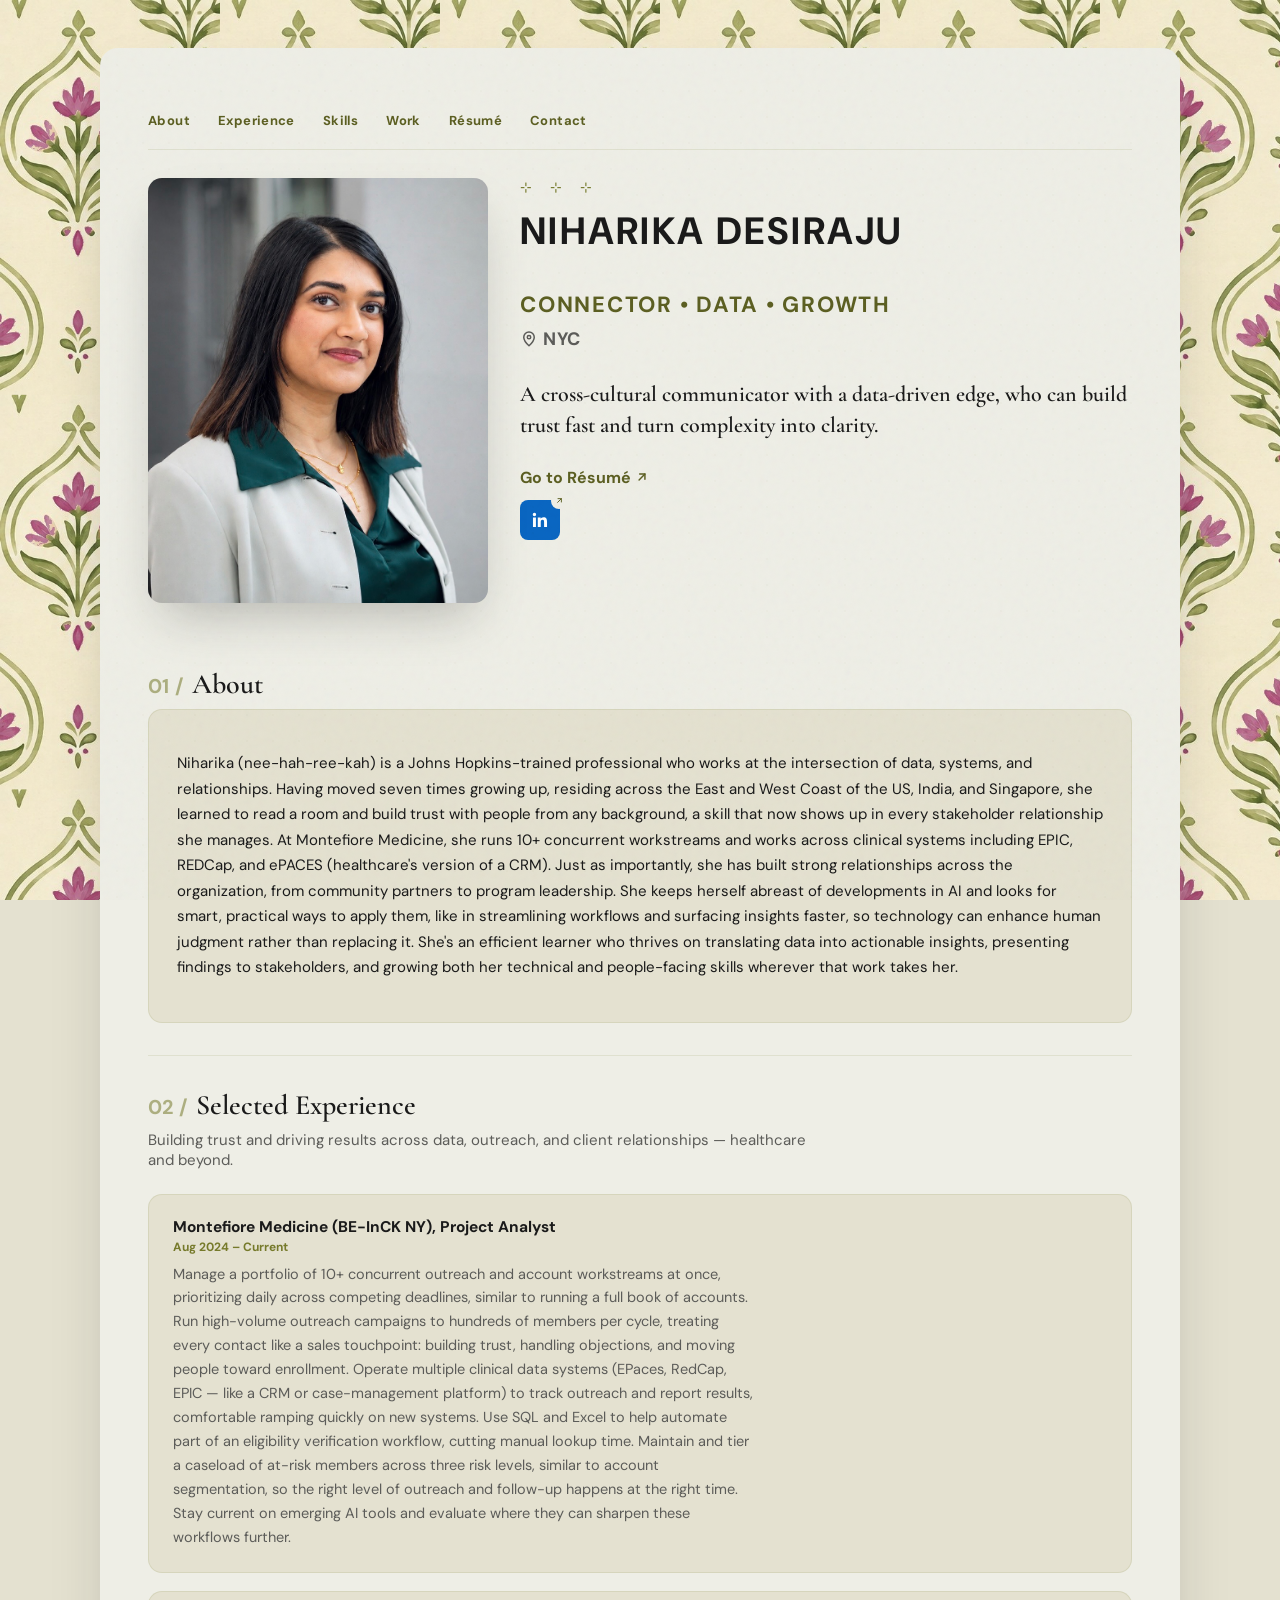
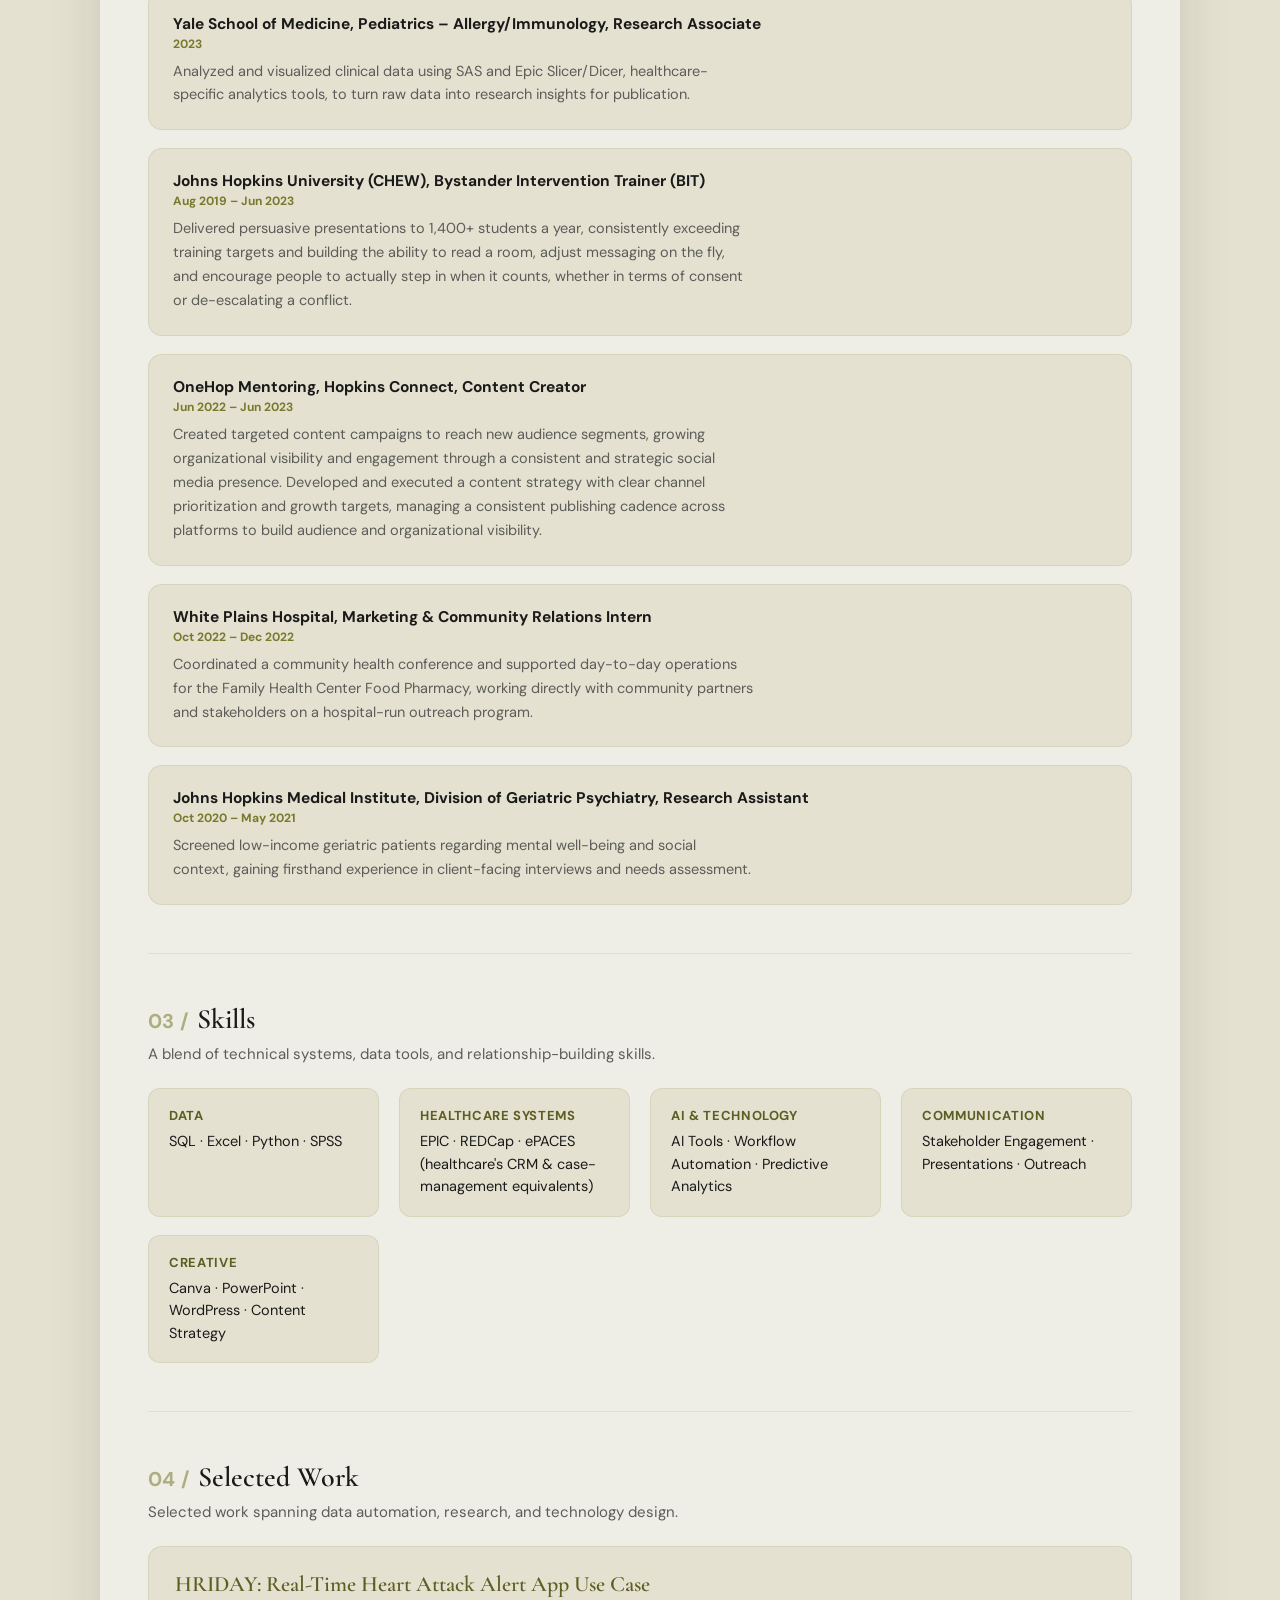
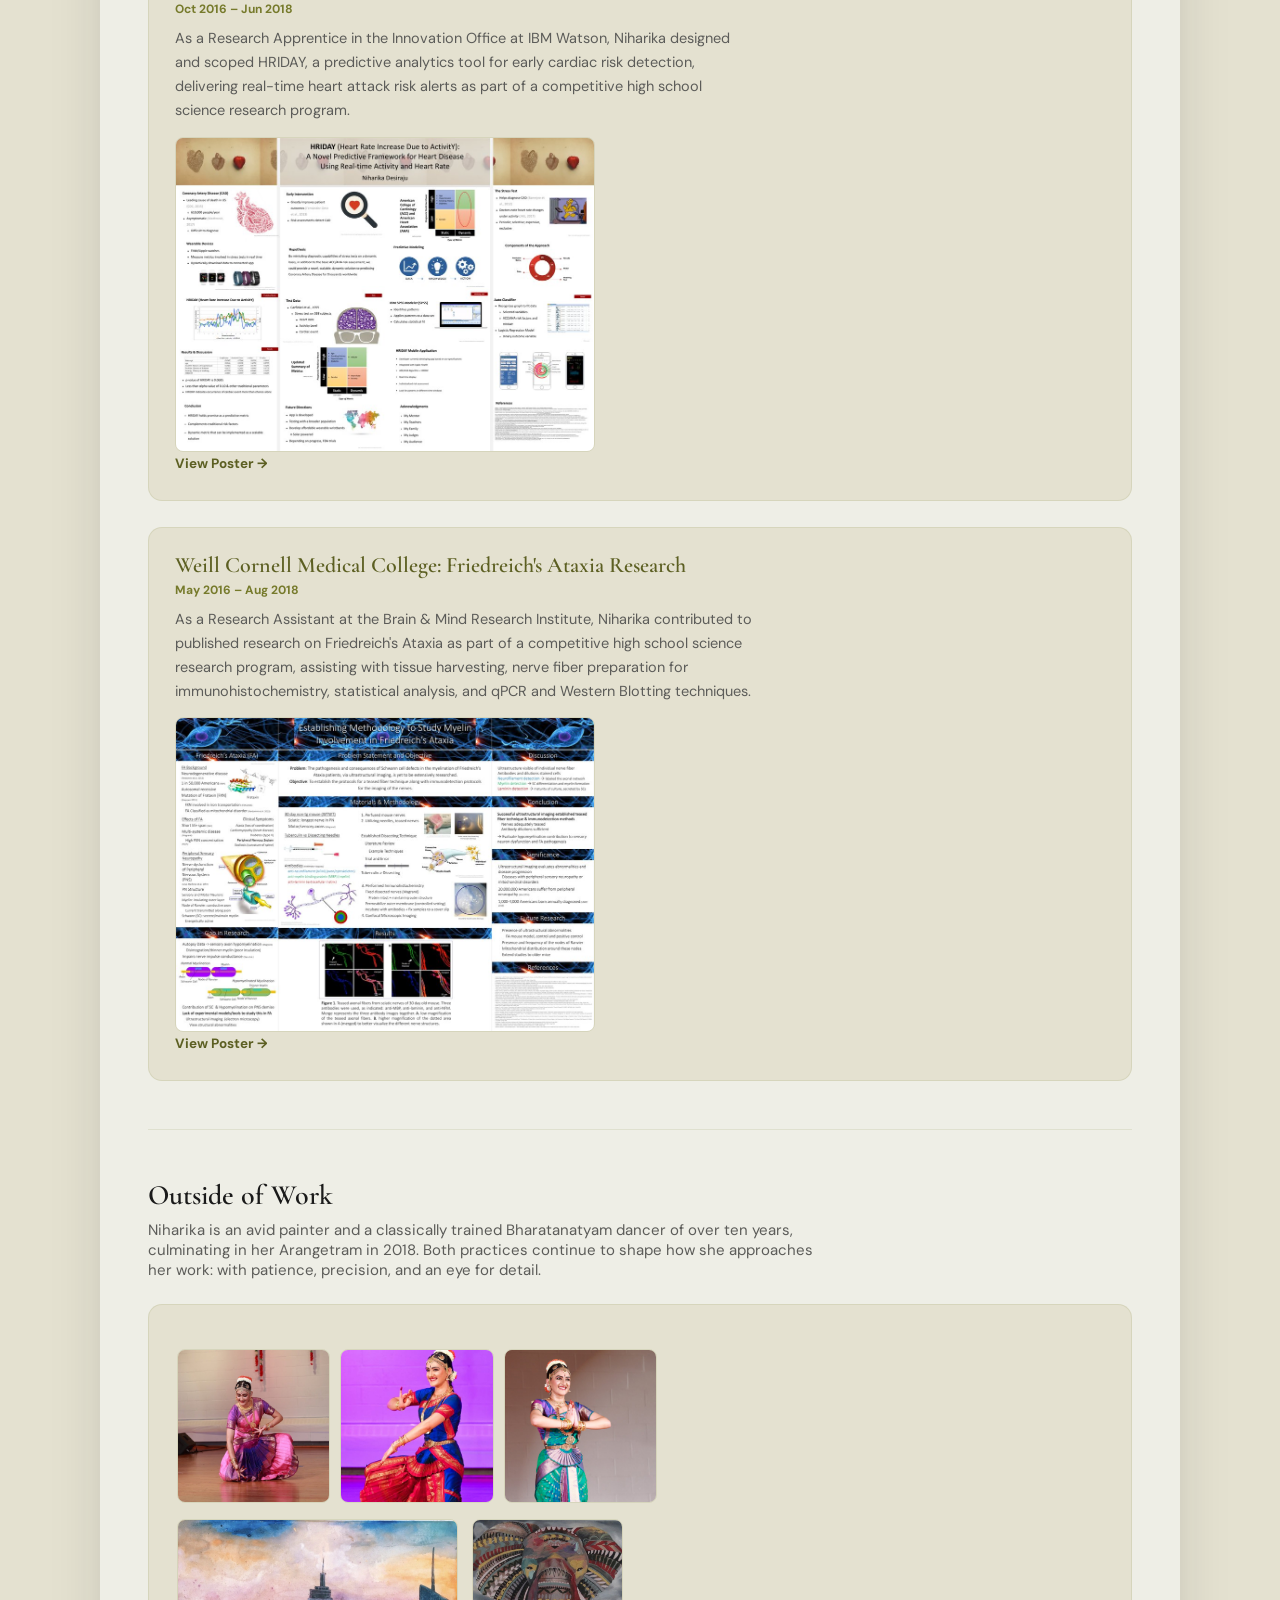
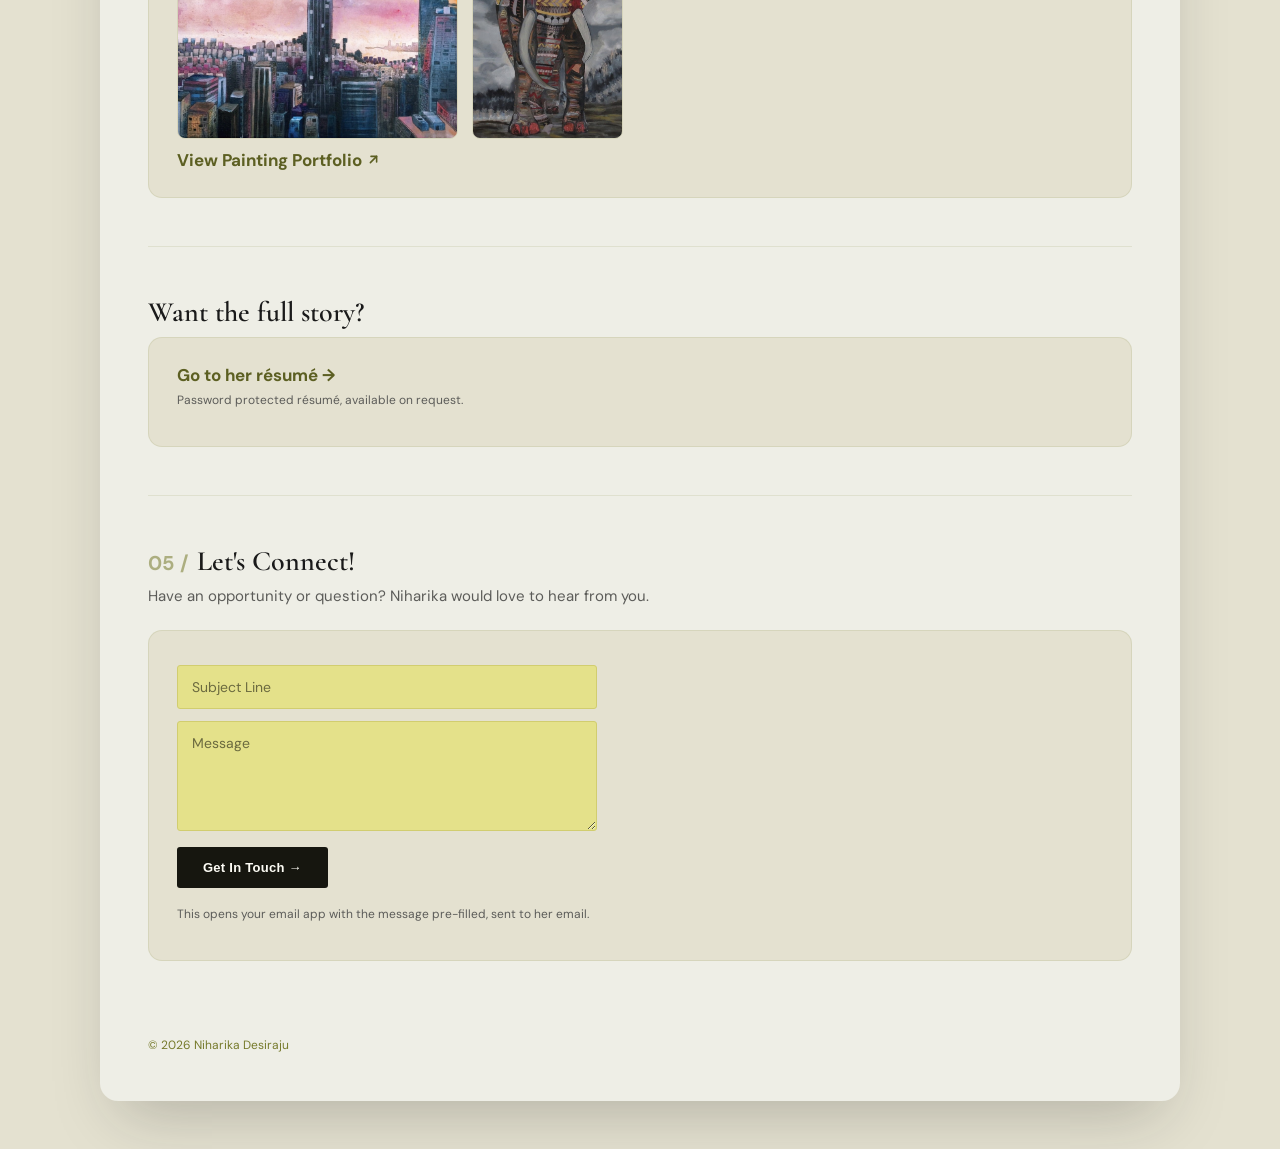
==== index.html @ 5792f6ff "Add files via upload" ====
<!DOCTYPE html>
<html lang="en">
<head>
<meta charset="UTF-8">
<meta name="viewport" content="width=device-width, initial-scale=1.0">
<meta name="google-site-verification" content="swZlgCT0suBD8mNcszRkIyHFvv1wR24bZ2Ml1_N73xs" />
<title>Niharika Desiraju | Data, Relationships, & Growth</title>
<link rel="icon" type="image/x-icon" href="favicon.ico">
<link rel="icon" type="image/png" sizes="32x32" href="favicon-32x32.png">
<link rel="icon" type="image/png" sizes="16x16" href="favicon-16x16.png">
<link rel="apple-touch-icon" sizes="180x180" href="apple-touch-icon.png">
<meta name="description" content="Data, systems, and relationships. See Niharika's work, skills, and experience.">
<meta property="og:type" content="website">
<meta property="og:url" content="https://niharikadesiraju.com/">
<meta property="og:title" content="Niharika Desiraju | Healthcare Data, Analytics, & Growth">
<meta property="og:description" content="Healthcare data, systems, and relationships. See Niharika's work, skills, and experience.">
<meta property="og:image" content="https://niharikadesiraju.com/profile.jpg">
<meta name="twitter:card" content="summary_large_image">
<meta name="twitter:title" content="Niharika Desiraju | Healthcare Data, Analytics, & Growth">
<meta name="twitter:description" content="Healthcare data, systems, and relationships. See Niharika's work, skills, and experience.">
<meta name="twitter:image" content="https://niharikadesiraju.com/profile.jpg">
<link rel="preconnect" href="https://fonts.googleapis.com">
<link rel="preconnect" href="https://fonts.gstatic.com" crossorigin>
<link href="https://fonts.googleapis.com/css2?family=Cormorant+Garamond:wght@500;600;700&family=DM+Sans:wght@400;500;700&display=swap" rel="stylesheet">
<style>
  :root{
    --page-bg: #e4e1d0;
    --panel-bg: #eeeee6;
    --ink: #1a1a1a;
    --ink-soft: #5c5c59;
    --olive: #767a2b;
    --olive-dark: #5c5f22;
    --line: rgba(118, 122, 43, 0.12);
    --card-shadow: 0 30px 60px -20px rgba(26,26,26,0.25);
    --font-sans: "DM Sans", "Helvetica Neue", Arial, sans-serif;
    --font-serif: "Cormorant Garamond", Georgia, "Times New Roman", serif;
  }

  *{ box-sizing: border-box; }

  html{ scroll-behavior: smooth; }

  body{
    margin: 0;
    background-color: var(--page-bg);
    background-image: url("bg-ogee-tulip.jpeg");
    background-repeat: repeat;
    background-size: 220px auto;
    background-attachment: fixed;
    color: var(--ink);
    font-family: var(--font-sans);
    -webkit-font-smoothing: antialiased;
  }

  .stage{
    position: relative;
    z-index: 1;
    min-height: 100vh;
    display: flex;
    align-items: center;
    justify-content: center;
    padding: 48px 24px;
  }

  .card{
    width: 100%;
    max-width: 1080px;
    background: var(--panel-bg);
    border-radius: 18px;
    box-shadow: var(--card-shadow);
    overflow: hidden;
    padding: 44px 48px 48px;
  }

  .site-nav{
    display: flex;
    flex-wrap: wrap;
    gap: 20px 28px;
    margin-bottom: 28px;
    padding: 20px 0;
    border-bottom: 1px solid var(--line);
  }

  .site-nav a{
    color: var(--olive-dark);
    font-weight: 700;
    font-size: 13px;
    letter-spacing: 0.03em;
    text-decoration: none;
  }

  .site-nav a:hover{ text-decoration: underline; }

  .hero-row{
    position: relative;
    display: grid;
    grid-template-columns: 340px 1fr;
    grid-template-areas:
      "photo textblock"
      "bio bio";
    column-gap: 32px;
    row-gap: 32px;
    align-items: start;
    padding-bottom: 32px;
    border-bottom: 1px solid var(--line);
    margin-bottom: 32px;
  }

  .hero-text-block{
    grid-area: textblock;
  }

  .hero-photo{
    grid-area: photo;
    width: 100%;
    position: relative;
  }

  .hero-photo img{
    width: 100%;
    aspect-ratio: 4 / 5;
    object-fit: cover;
    border-radius: 14px;
    display: block;
    background: #cfcac0;
    box-shadow: 0 24px 48px -16px rgba(26, 26, 26, 0.28);
    position: relative;
    z-index: 1;
  }

  .hero-name-wrap{ grid-area: name; }

  .hero-desc{
    font-family: var(--font-serif);
    font-weight: 600;
    font-size: 22px;
    line-height: 1.4;
    color: var(--ink);
    margin: 26px 0 26px;
  }

  .hero-desc-wrap{ grid-area: desc; }

  .hero-tagline{
    font-weight: 700;
    letter-spacing: 0.08em;
    text-transform: uppercase;
    color: var(--olive-dark);
    font-size: 22px;
    margin: 34px 0 0;
    white-space: nowrap;
  }

  .hero-location{
    display: inline-flex;
    align-items: center;
    gap: 5px;
    font-weight: 700;
    letter-spacing: 0.04em;
    color: var(--ink-soft);
    font-size: 18px;
    margin: 8px 0 0;
  }

  .hero-tagline-wrap{ grid-area: tagline; }

  .hero-linkedin-wrap{
    grid-area: linkedin;
    margin-top: 8px;
  }

  .hero-resume-link{
    grid-area: resumelink;
    margin: 14px 0 0;
  }

  .hero-resume-link a{
    display: inline-flex;
    align-items: center;
    gap: 4px;
    color: var(--olive-dark);
    font-weight: 700;
    font-size: 16px;
    text-decoration: none;
  }

  .hero-resume-link a:hover{ text-decoration: underline; }

  .hero-bio{
    grid-area: bio;
  }

  section{
    padding: 48px 0;
    border-bottom: 1px solid var(--line);
  }

  section:first-of-type{ padding-top: 0; }

  section:last-of-type{ border-bottom: none; }

  h1{
    font-family: var(--font-sans);
    font-weight: 700;
    font-size: 38px;
    letter-spacing: 0.06em;
    text-transform: uppercase;
    margin: 0;
    color: var(--ink);
  }

  h2{
    font-family: var(--font-serif);
    font-weight: 600;
    font-size: 28px;
    margin: 0 0 8px;
    color: var(--ink);
  }

  .section-num-inline{
    font-family: var(--font-sans);
    font-weight: 700;
    letter-spacing: 0.02em;
    font-size: 20px;
    color: rgba(118, 122, 43, 0.55);
  }

  .hero-marks{
    display: flex;
    gap: 18px;
    color: var(--olive);
    font-size: 14px;
    margin-bottom: 10px;
  }

  .lede{
    font-size: 15px;
    color: var(--ink-soft);
    margin: 0 0 24px;
    max-width: 68ch;
  }

  .bio{
    font-size: 15px;
    line-height: 1.7;
    color: var(--ink);
  }

  .btn{
    display: inline-block;
    background: #16160f;
    color: #fdfcf5;
    text-decoration: none;
    font-size: 13px;
    font-weight: 600;
    letter-spacing: 0.02em;
    padding: 13px 26px;
    border-radius: 3px;
    border: none;
    cursor: pointer;
    margin: 4px 0 22px;
  }

  .btn:hover{ background: var(--olive-dark); }

  .linkedin{
    position: relative;
    display: inline-flex;
    align-items: center;
    justify-content: center;
    width: 40px;
    height: 40px;
    border-radius: 8px;
    background: #0a66c2;
    color: #ffffff;
    text-decoration: none;
    font-size: 16px;
    font-weight: 700;
    margin-top: 4px;
  }

  .ext-badge{
    position: absolute;
    top: -7px;
    right: -7px;
    width: 16px;
    height: 16px;
    display: flex;
    align-items: center;
    justify-content: center;
    background: var(--panel-bg);
    color: var(--olive-dark);
    border-radius: 50%;
  }

  .linkedin:hover{ background: #004182; }

  .content-card{
    background: var(--page-bg);
    border: 1px solid var(--line);
    border-radius: 14px;
    padding: 26px 28px;
  }

  .role{
    background: var(--page-bg);
    border: 1px solid var(--line);
    border-radius: 14px;
    padding: 22px 24px;
    margin-bottom: 18px;
  }

  .role:last-child{ margin-bottom: 0; }

  .role h3{
    font-size: 15.5px;
    font-weight: 700;
    margin: 0 0 2px;
    color: var(--ink);
  }

  .role time{
    display: block;
    font-size: 12px;
    color: var(--olive);
    font-weight: 700;
    margin-bottom: 8px;
  }

  .role p{
    font-size: 14.5px;
    line-height: 1.65;
    color: var(--ink-soft);
    margin: 0;
    max-width: 58ch;
  }

  .skills-grid{
    display: grid;
    grid-template-columns: repeat(auto-fit, minmax(230px, 1fr));
    gap: 18px 20px;
    margin-top: 8px;
  }

  .skill{
    background: var(--page-bg);
    border: 1px solid var(--line);
    border-radius: 12px;
    padding: 18px 20px;
  }

  .skill h4{
    font-size: 13px;
    font-weight: 700;
    letter-spacing: 0.05em;
    text-transform: uppercase;
    margin: 0 0 6px;
    color: var(--olive-dark);
  }

  .skill p{
    font-size: 14.5px;
    line-height: 1.55;
    color: var(--ink);
    margin: 0;
  }

  .project time{
    display: block;
    font-size: 12px;
    color: var(--olive);
    font-weight: 700;
    margin: 4px 0 10px;
  }

  .project-thumb{
    display: block;
    width: 100%;
    max-width: 420px;
    aspect-ratio: 4 / 3;
    object-fit: cover;
    border-radius: 8px;
    margin: 14px 0 0;
    border: 1px solid var(--line);
  }

  .dance-gallery{
    display: grid;
    grid-template-columns: repeat(3, 1fr);
    gap: 10px;
    margin: 18px 0 14px;
    max-width: 480px;
  }

  .dance-gallery img{
    width: 100%;
    aspect-ratio: 1 / 1;
    object-fit: cover;
    border-radius: 8px;
    border: 1px solid var(--line);
    display: block;
  }

  .painting-row{
    display: flex;
    align-items: flex-start;
    flex-wrap: wrap;
    gap: 14px;
    margin-top: 16px;
    max-width: 480px;
  }

  .painting-row img{
    height: 220px;
    width: auto;
    max-width: 100%;
    object-fit: cover;
    border-radius: 8px;
    border: 1px solid var(--line);
    display: block;
  }

  .project{
    background: var(--page-bg);
    border: 1px solid var(--line);
    border-radius: 14px;
    padding: 24px 26px;
  }

  .project h3{
    font-family: var(--font-serif);
    font-size: 22px;
    font-weight: 600;
    color: var(--olive-dark);
    margin: 0;
  }

  .project p{
    font-size: 14.5px;
    line-height: 1.65;
    color: var(--ink-soft);
    max-width: 58ch;
    margin: 0;
  }

  .project-cta{
    margin: 10px 0 0;
  }

  .project-cta a{
    color: var(--olive-dark);
    font-weight: 700;
    font-size: 13.5px;
    text-decoration: none;
    display: inline-flex;
    align-items: center;
    gap: 4px;
  }

  .inline-arrow{
    flex-shrink: 0;
  }

  .project-cta a:hover{ text-decoration: underline; }

  form{
    display: flex;
    flex-direction: column;
    gap: 12px;
    max-width: 420px;
    margin-top: 8px;
  }

  form input,
  form textarea{
    background: #e4e18a;
    border: 1px solid #d1cd6f;
    border-radius: 3px;
    padding: 12px 14px;
    font-family: inherit;
    font-size: 14px;
    color: var(--ink);
  }

  form input::placeholder,
  form textarea::placeholder{ color: #6b6a3f; }

  form textarea{ min-height: 110px; resize: vertical; }

  form button{
    align-self: flex-start;
    margin-top: 4px;
  }

  .resume-cta{
    margin: 0 0 10px;
  }

  .resume-cta a{
    color: var(--olive-dark);
    font-weight: 700;
    font-size: 17px;
    text-decoration: none;
  }

  .resume-cta a:hover{ text-decoration: underline; }

  .form-note{
    font-size: 12px;
    color: var(--ink-soft);
    margin-top: -4px;
  }

  footer{
    padding-top: 28px;
    font-size: 12px;
    color: var(--olive);
    border-bottom: none;
  }

  @media (max-width: 760px) and (min-width: 601px){
    .card{ padding: 36px 28px 44px; }
  }

  @media (max-width: 600px){
    body{ background-size: 70px auto; }
    .stage{ padding: 10px; }
    .card{ border-radius: 12px; padding: 24px 16px 40px; }
    .section-num-inline{ font-size: 16px; }
    section{ padding: 36px 0; }
    .hero-marks{ gap: 14px; margin-bottom: 8px; }
    .hero-row{
      grid-template-columns: 110px 1fr;
      grid-template-areas:
        "photo name"
        "photo tagline"
        "desc desc"
        "resumelink resumelink"
        "linkedin linkedin"
        "bio bio";
      column-gap: 14px;
      row-gap: 10px;
      align-items: stretch;
    }
    .hero-text-block{ display: contents; }
    .hero-photo{
      width: 100%;
      max-width: none;
      margin: 0;
      height: 100%;
    }
    .hero-photo img{
      width: 100%;
      height: 100%;
      aspect-ratio: unset;
      min-height: 140px;
      object-fit: cover;
    }
    .hero-resume-link{
      grid-area: resumelink;
      margin: 4px 0 0;
    }
    .hero-name-wrap h1{
      font-size: 28px;
      letter-spacing: 0.02em;
      line-height: 1.15;
    }
    .hero-tagline{
      white-space: normal;
      font-size: 11px;
      margin-top: 10px;
    }
    .hero-linkedin-wrap{
      grid-area: linkedin;
      margin-top: 4px;
    }
    .hero-desc{ font-size: 20px; margin: 18px 0 0; }
    .site-nav{
      flex-wrap: nowrap;
      overflow-x: auto;
      -webkit-overflow-scrolling: touch;
      gap: 11px;
      margin-bottom: 20px;
      padding: 14px 0;
      scrollbar-width: none;
    }
    .site-nav::-webkit-scrollbar{ display: none; }
    .site-nav a{
      font-size: 12px;
      letter-spacing: 0;
      white-space: nowrap;
      flex-shrink: 0;
    }
    .skills-grid{ grid-template-columns: 1fr; }
    .content-card{ padding: 20px; }
    .role{ padding: 18px 18px; }
    .project{ padding: 18px 18px; }
    .painting-row{ gap: 10px; }
    .painting-row img{ height: 110px; }
  }

  /* Medium-subtle editorial paper grain */
  body::before {
    content: "";
    position: fixed;
    inset: 0;
    pointer-events: none;
    z-index: 9999;

    opacity: 0.07;

    background-image:
      url("data:image/svg+xml,%3Csvg viewBox='0 0 180 180' xmlns='http://www.w3.org/2000/svg'%3E%3Cfilter id='noise'%3E%3CfeTurbulence type='fractalNoise' baseFrequency='0.75' numOctaves='4' stitchTiles='stitch'/%3E%3C/filter%3E%3Crect width='100%25' height='100%25' filter='url(%23noise)' opacity='.55'/%3E%3C/svg%3E");

    mix-blend-mode: multiply;
  }

  /* Barely-visible contour/dot pattern */
  body::after {
    content: "";
    position: fixed;
    inset: 0;
    pointer-events: none;
    z-index: 9998;

    background-image: radial-gradient(circle, rgba(118, 122, 43, 0.5) 1px, transparent 1px);
    background-size: 26px 26px;
    opacity: 0.05;

    mix-blend-mode: multiply;
  }
</style>
</head>
<body>

<div class="stage">
  <div class="card">

    <nav class="site-nav">
      <a href="#about">About</a>
      <a href="#experience">Experience</a>
      <a href="#skills">Skills</a>
      <a href="#projects">Work</a>
      <a href="resume.html">Résumé</a>
      <a href="#contact">Contact</a>
    </nav>

    <div class="hero-row" id="about">
      <div class="hero-photo">
        <img src="profile.jpg" alt="Niharika Desiraju">
      </div>
      <div class="hero-text-block">
        <div class="hero-name-wrap">
          <div class="hero-marks" aria-hidden="true">
            <span>⊹</span>
            <span>⊹</span>
            <span>⊹</span>
          </div>
          <h1>Niharika Desiraju</h1>
        </div>
        <div class="hero-tagline-wrap">
          <p class="hero-tagline">Connector • Data • Growth</p>
          <p class="hero-location">
            <svg width="18" height="18" viewBox="0 0 24 24" fill="none" stroke="currentColor" stroke-width="2" stroke-linecap="round" stroke-linejoin="round" aria-hidden="true">
              <path d="M12 21s-7-6.5-7-11.5A7 7 0 0 1 19 9.5C19 14.5 12 21 12 21z"/>
              <circle cx="12" cy="9.5" r="2.3"/>
            </svg>
            NYC
          </p>
        </div>
        <div class="hero-desc-wrap">
          <p class="hero-desc">A cross-cultural communicator with a data-driven edge, who can build trust fast and turn complexity into clarity.</p>
        </div>
        <p class="hero-resume-link"><a href="resume.html">Go to Résumé <svg class="inline-arrow" width="14" height="14" viewBox="0 0 24 24" fill="none" stroke="currentColor" stroke-width="2.5" stroke-linecap="round" stroke-linejoin="round" aria-hidden="true"><path d="M7 17L17 7"/><path d="M8 7h9v9"/></svg></a></p>
        <div class="hero-linkedin-wrap">
          <a class="linkedin" href="https://www.linkedin.com/in/niharika-desiraju/" target="_blank" rel="noopener" aria-label="LinkedIn">
            <svg width="20" height="20" viewBox="0 0 24 24" fill="currentColor" aria-hidden="true">
              <path d="M20.45 20.45h-3.56v-5.57c0-1.33-.02-3.04-1.85-3.04-1.86 0-2.14 1.45-2.14 2.94v5.67H9.34V9h3.41v1.56h.05c.48-.9 1.64-1.85 3.37-1.85 3.6 0 4.27 2.37 4.27 5.45v6.29zM5.34 7.43a2.06 2.06 0 1 1 0-4.12 2.06 2.06 0 0 1 0 4.12zM7.12 20.45H3.56V9h3.56v11.45z"/>
            </svg>
            <span class="ext-badge" aria-hidden="true">
              <svg width="9" height="9" viewBox="0 0 24 24" fill="none" stroke="currentColor" stroke-width="2.5" stroke-linecap="round" stroke-linejoin="round">
                <path d="M7 17L17 7"/>
                <path d="M8 7h9v9"/>
              </svg>
            </span>
          </a>
        </div>
      </div>
      <div class="hero-bio">
        <h2 style="margin-top: 32px;"><span class="section-num-inline">01 /</span> About</h2>
        <div class="content-card">
          <p class="bio">Niharika (nee-hah-ree-kah) is a Johns Hopkins-trained professional who works at the intersection of data, systems, and relationships. Having moved seven times growing up, residing across the East and West Coast of the US, India, and Singapore, she learned to read a room and build trust with people from any background, a skill that now shows up in every stakeholder relationship she manages. At Montefiore Medicine, she runs 10+ concurrent workstreams and works across clinical systems including EPIC, REDCap, and ePACES (healthcare's version of a CRM). Just as importantly, she has built strong relationships across the organization, from community partners to program leadership. She keeps herself abreast of developments in AI and looks for smart, practical ways to apply them, like in streamlining workflows and surfacing insights faster, so technology can enhance human judgment rather than replacing it. She's an efficient learner who thrives on translating data into actionable insights, presenting findings to stakeholders, and growing both her technical and people-facing skills wherever that work takes her.</p>
        </div>
      </div>
    </div>

    <section id="experience">
        <h2><span class="section-num-inline">02 /</span> Selected Experience</h2>
        <p class="lede">Building trust and driving results across data, outreach, and client relationships — healthcare and beyond.</p>

        <div class="role">
          <h3>Montefiore Medicine (BE-InCK NY), Project Analyst</h3>
          <time>Aug 2024 – Current</time>
          <p>Manage a portfolio of 10+ concurrent outreach and account workstreams at once, prioritizing daily across competing deadlines, similar to running a full book of accounts. Run high-volume outreach campaigns to hundreds of members per cycle, treating every contact like a sales touchpoint: building trust, handling objections, and moving people toward enrollment. Operate multiple clinical data systems (EPaces, RedCap, EPIC — like a CRM or case-management platform) to track outreach and report results, comfortable ramping quickly on new systems. Use SQL and Excel to help automate part of an eligibility verification workflow, cutting manual lookup time. Maintain and tier a caseload of at-risk members across three risk levels, similar to account segmentation, so the right level of outreach and follow-up happens at the right time. Stay current on emerging AI tools and evaluate where they can sharpen these workflows further.</p>
        </div>

        <div class="role">
          <h3>Yale School of Medicine, Pediatrics – Allergy/Immunology, Research Associate</h3>
          <time>2023</time>
          <p>Analyzed and visualized clinical data using SAS and Epic Slicer/Dicer, healthcare-specific analytics tools, to turn raw data into research insights for publication.</p>
        </div>

        <div class="role">
          <h3>Johns Hopkins University (CHEW), Bystander Intervention Trainer (BIT)</h3>
          <time>Aug 2019 – Jun 2023</time>
          <p>Delivered persuasive presentations to 1,400+ students a year, consistently exceeding training targets and building the ability to read a room, adjust messaging on the fly, and encourage people to actually step in when it counts, whether in terms of consent or de-escalating a conflict.</p>
        </div>

        <div class="role">
          <h3>OneHop Mentoring, Hopkins Connect, Content Creator</h3>
          <time>Jun 2022 – Jun 2023</time>
          <p>Created targeted content campaigns to reach new audience segments, growing organizational visibility and engagement through a consistent and strategic social media presence. Developed and executed a content strategy with clear channel prioritization and growth targets, managing a consistent publishing cadence across platforms to build audience and organizational visibility.</p>
        </div>

        <div class="role">
          <h3>White Plains Hospital, Marketing &amp; Community Relations Intern</h3>
          <time>Oct 2022 – Dec 2022</time>
          <p>Coordinated a community health conference and supported day-to-day operations for the Family Health Center Food Pharmacy, working directly with community partners and stakeholders on a hospital-run outreach program.</p>
        </div>

        <div class="role">
          <h3>Johns Hopkins Medical Institute, Division of Geriatric Psychiatry, Research Assistant</h3>
          <time>Oct 2020 – May 2021</time>
          <p>Screened low-income geriatric patients regarding mental well-being and social context, gaining firsthand experience in client-facing interviews and needs assessment.</p>
        </div>
      </section>

      <section id="skills">
        <h2><span class="section-num-inline">03 /</span> Skills</h2>
        <p class="lede">A blend of technical systems, data tools, and relationship-building skills.</p>

        <div class="skills-grid">
          <div class="skill">
            <h4>Data</h4>
            <p>SQL · Excel · Python · SPSS</p>
          </div>
          <div class="skill">
            <h4>Healthcare Systems</h4>
            <p>EPIC · REDCap · ePACES (healthcare's CRM &amp; case-management equivalents)</p>
          </div>
          <div class="skill">
            <h4>AI &amp; Technology</h4>
            <p>AI Tools · Workflow Automation · Predictive Analytics</p>
          </div>
          <div class="skill">
            <h4>Communication</h4>
            <p>Stakeholder Engagement · Presentations · Outreach</p>
          </div>
          <div class="skill">
            <h4>Creative</h4>
            <p>Canva · PowerPoint · WordPress · Content Strategy</p>
          </div>
        </div>
      </section>

      <section id="projects">
        <h2><span class="section-num-inline">04 /</span> Selected Work</h2>
        <p class="lede">Selected work spanning data automation, research, and technology design.</p>

        <div class="project">
          <h3>HRIDAY: Real-Time Heart Attack Alert App Use Case</h3>
          <time>Oct 2016 – Jun 2018</time>
          <p>As a Research Apprentice in the Innovation Office at IBM Watson, Niharika designed and scoped HRIDAY, a predictive analytics tool for early cardiac risk detection, delivering real-time heart attack risk alerts as part of a competitive high school science research program.</p>
          <a href="hriday-poster.pdf" target="_blank" rel="noopener">
            <img class="project-thumb" src="hriday-thumb.jpeg" alt="HRIDAY research poster thumbnail">
          </a>
          <p class="project-cta"><a href="hriday-poster.pdf" target="_blank" rel="noopener">View Poster →</a></p>
        </div>

        <div class="project" style="margin-top: 26px;">
          <h3>Weill Cornell Medical College: Friedreich's Ataxia Research</h3>
          <time>May 2016 – Aug 2018</time>
          <p>As a Research Assistant at the Brain &amp; Mind Research Institute, Niharika contributed to published research on Friedreich's Ataxia as part of a competitive high school science research program, assisting with tissue harvesting, nerve fiber preparation for immunohistochemistry, statistical analysis, and qPCR and Western Blotting techniques.</p>
          <a href="weill-cornell-poster.pdf" target="_blank" rel="noopener">
            <img class="project-thumb" src="weill-cornell-thumb.jpeg" alt="Weill Cornell Friedreich's Ataxia research poster thumbnail">
          </a>
          <p class="project-cta"><a href="weill-cornell-poster.pdf" target="_blank" rel="noopener">View Poster →</a></p>
        </div>
      </section>

      <section id="hobbies">
        <h2>Outside of Work</h2>
        <p class="lede">Niharika is an avid painter and a classically trained Bharatanatyam dancer of over ten years, culminating in her Arangetram in 2018. Both practices continue to shape how she approaches her work: with patience, precision, and an eye for detail.</p>
        <div class="content-card">
          <div class="dance-gallery">
            <img src="dance-1.jpeg" alt="Niharika performing Bharatanatyam" loading="lazy">
            <img src="dance-2.jpeg" alt="Niharika performing Bharatanatyam" loading="lazy">
            <img src="dance-3.jpeg" alt="Niharika performing Bharatanatyam" loading="lazy">
          </div>
          <div class="painting-row">
            <img src="painting-nyc.jpeg" alt="Painting by Niharika of the NYC skyline" loading="lazy">
            <img src="painting-elephant.jpeg" alt="Painting by Niharika of an elephant" loading="lazy">
          </div>
          <p class="project-cta"><a href="https://drive.google.com/drive/folders/17C9Rh2cP2R3H67mcsblDtDsnbbsk5AXv" target="_blank" rel="noopener" style="font-size: 17px;">View Painting Portfolio <svg class="inline-arrow" width="15" height="15" viewBox="0 0 24 24" fill="none" stroke="currentColor" stroke-width="2.5" stroke-linecap="round" stroke-linejoin="round" aria-hidden="true"><path d="M7 17L17 7"/><path d="M8 7h9v9"/></svg></a></p>
        </div>
      </section>

      <section id="resume">
        <h2>Want the full story?</h2>
        <div class="content-card">
          <p class="resume-cta"><a href="resume.html">Go to her résumé →</a></p>
          <p class="form-note">Password protected résumé, available on request.</p>
        </div>
      </section>

      <section id="contact">
        <h2><span class="section-num-inline">05 /</span> Let's Connect!</h2>
        <p class="lede">Have an opportunity or question? Niharika would love to hear from you.</p>
        <div class="content-card">
          <form id="contact-form">
            <input type="text" id="subject" placeholder="Subject Line" required>
            <textarea id="message" placeholder="Message" required></textarea>
            <button type="submit" class="btn">Get In Touch →</button>
          </form>
          <p class="form-note">This opens your email app with the message pre-filled, sent to her email.</p>
        </div>
      </section>

      <footer>© 2026 Niharika Desiraju</footer>

  </div>
</div>

<script>
  document.getElementById('contact-form').addEventListener('submit', function(e){
    e.preventDefault();
    var subject = encodeURIComponent(document.getElementById('subject').value || 'Hello from your website');
    var body = encodeURIComponent(document.getElementById('message').value || '');
    window.location.href = 'mailto:niharika.desiraju@gmail.com?subject=' + subject + '&body=' + body;
  });
</script>

</body>
</html>
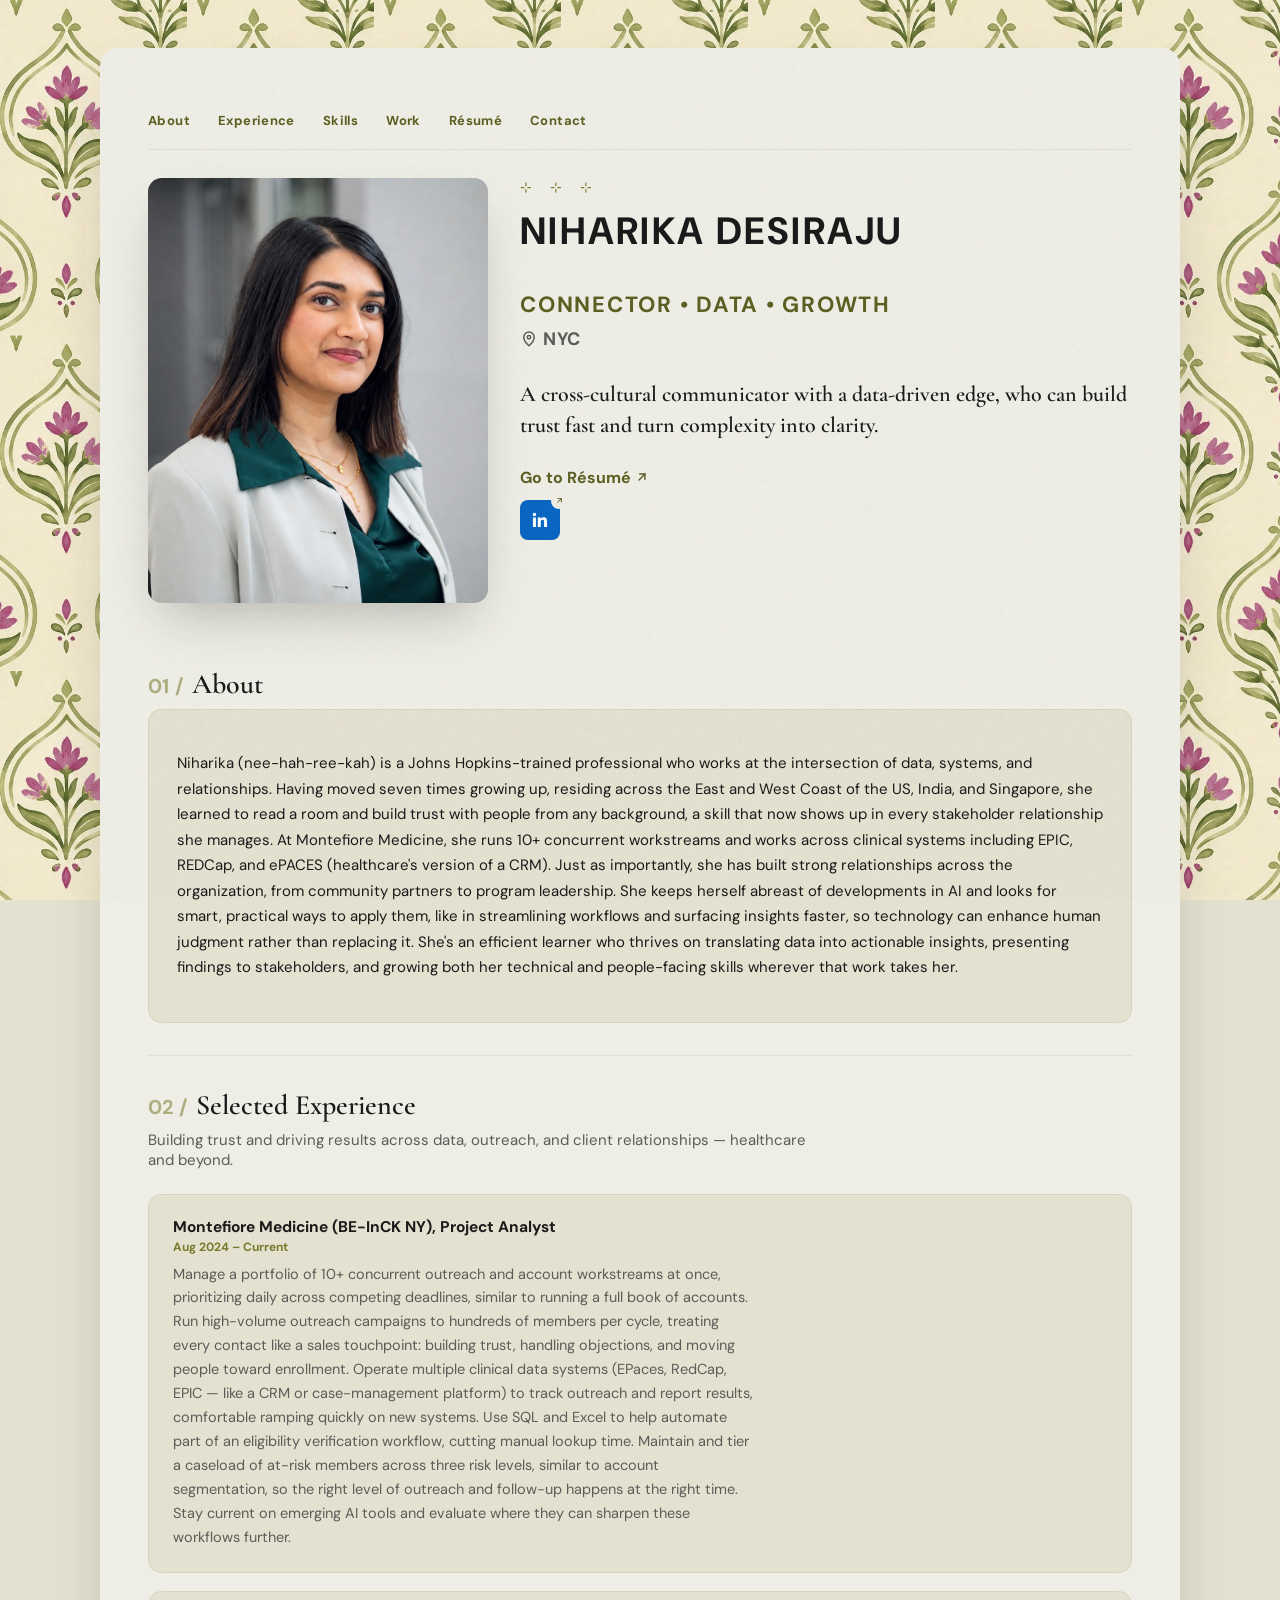
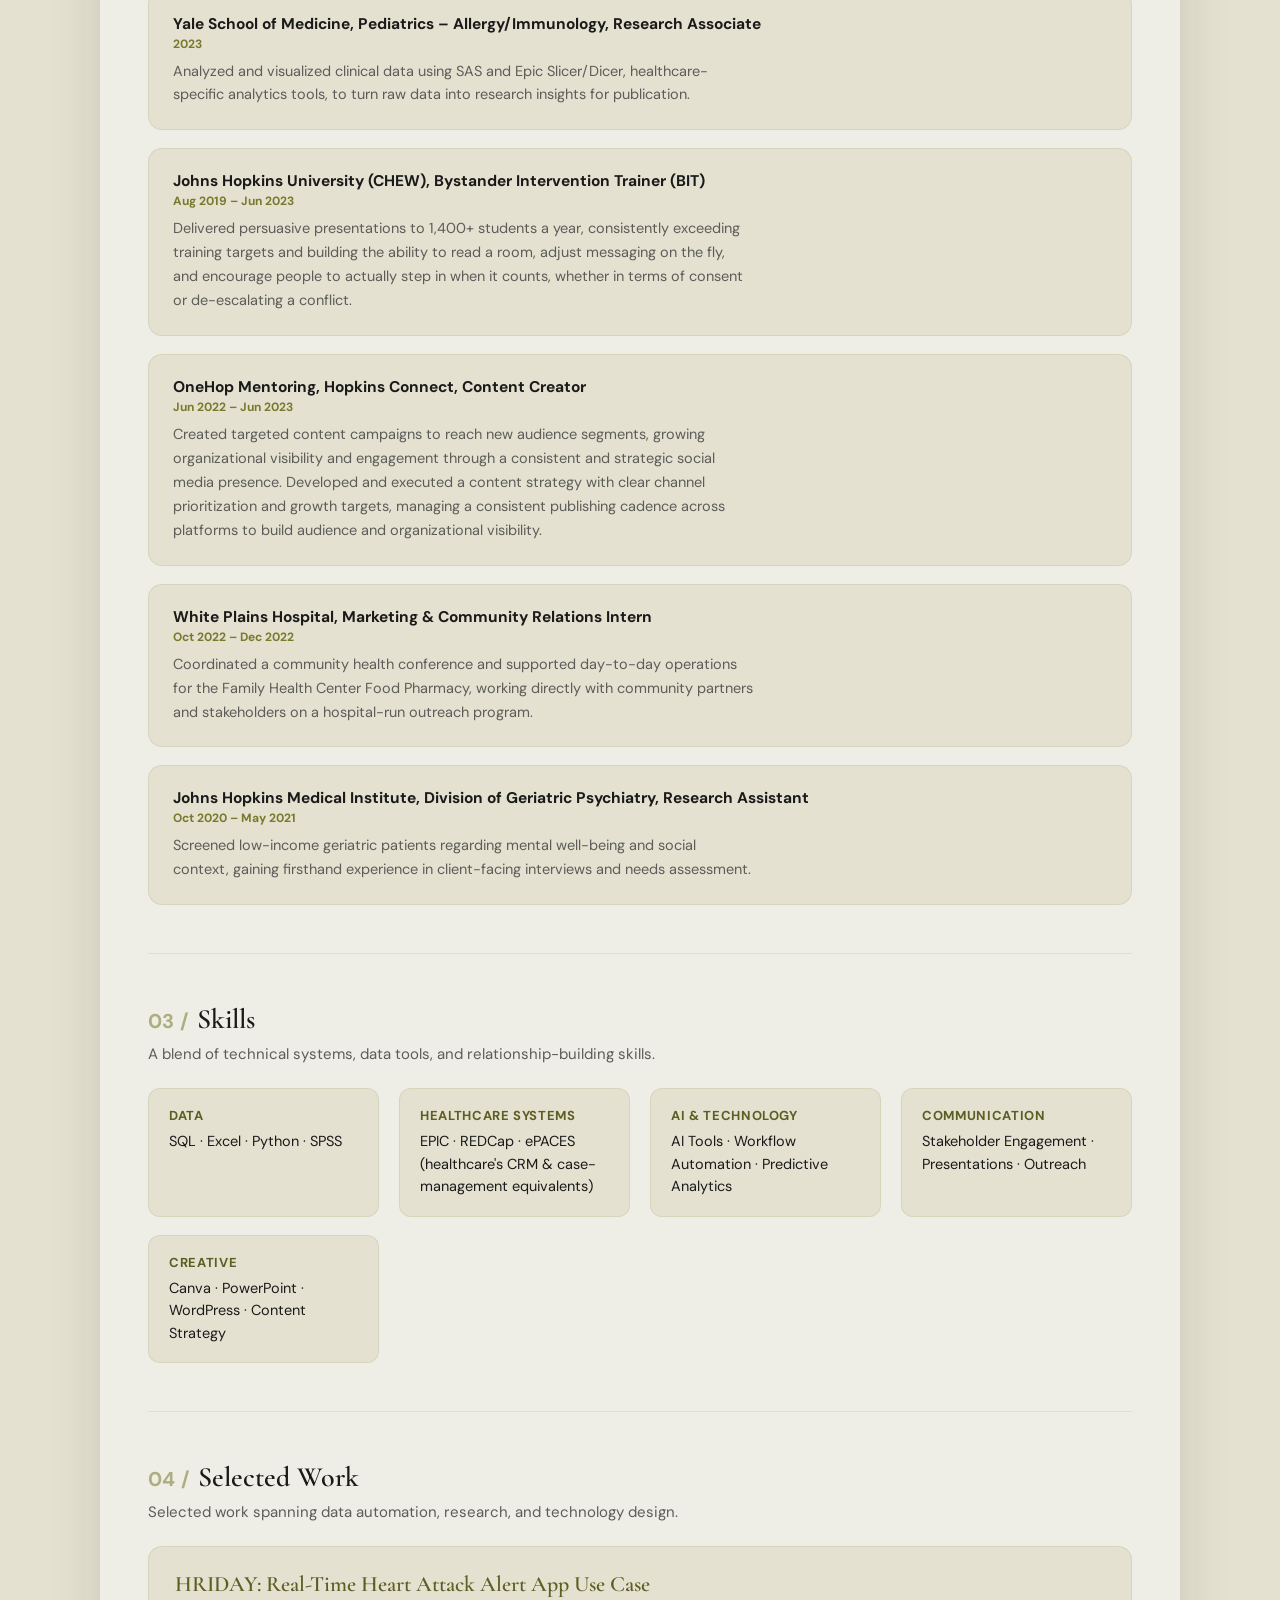
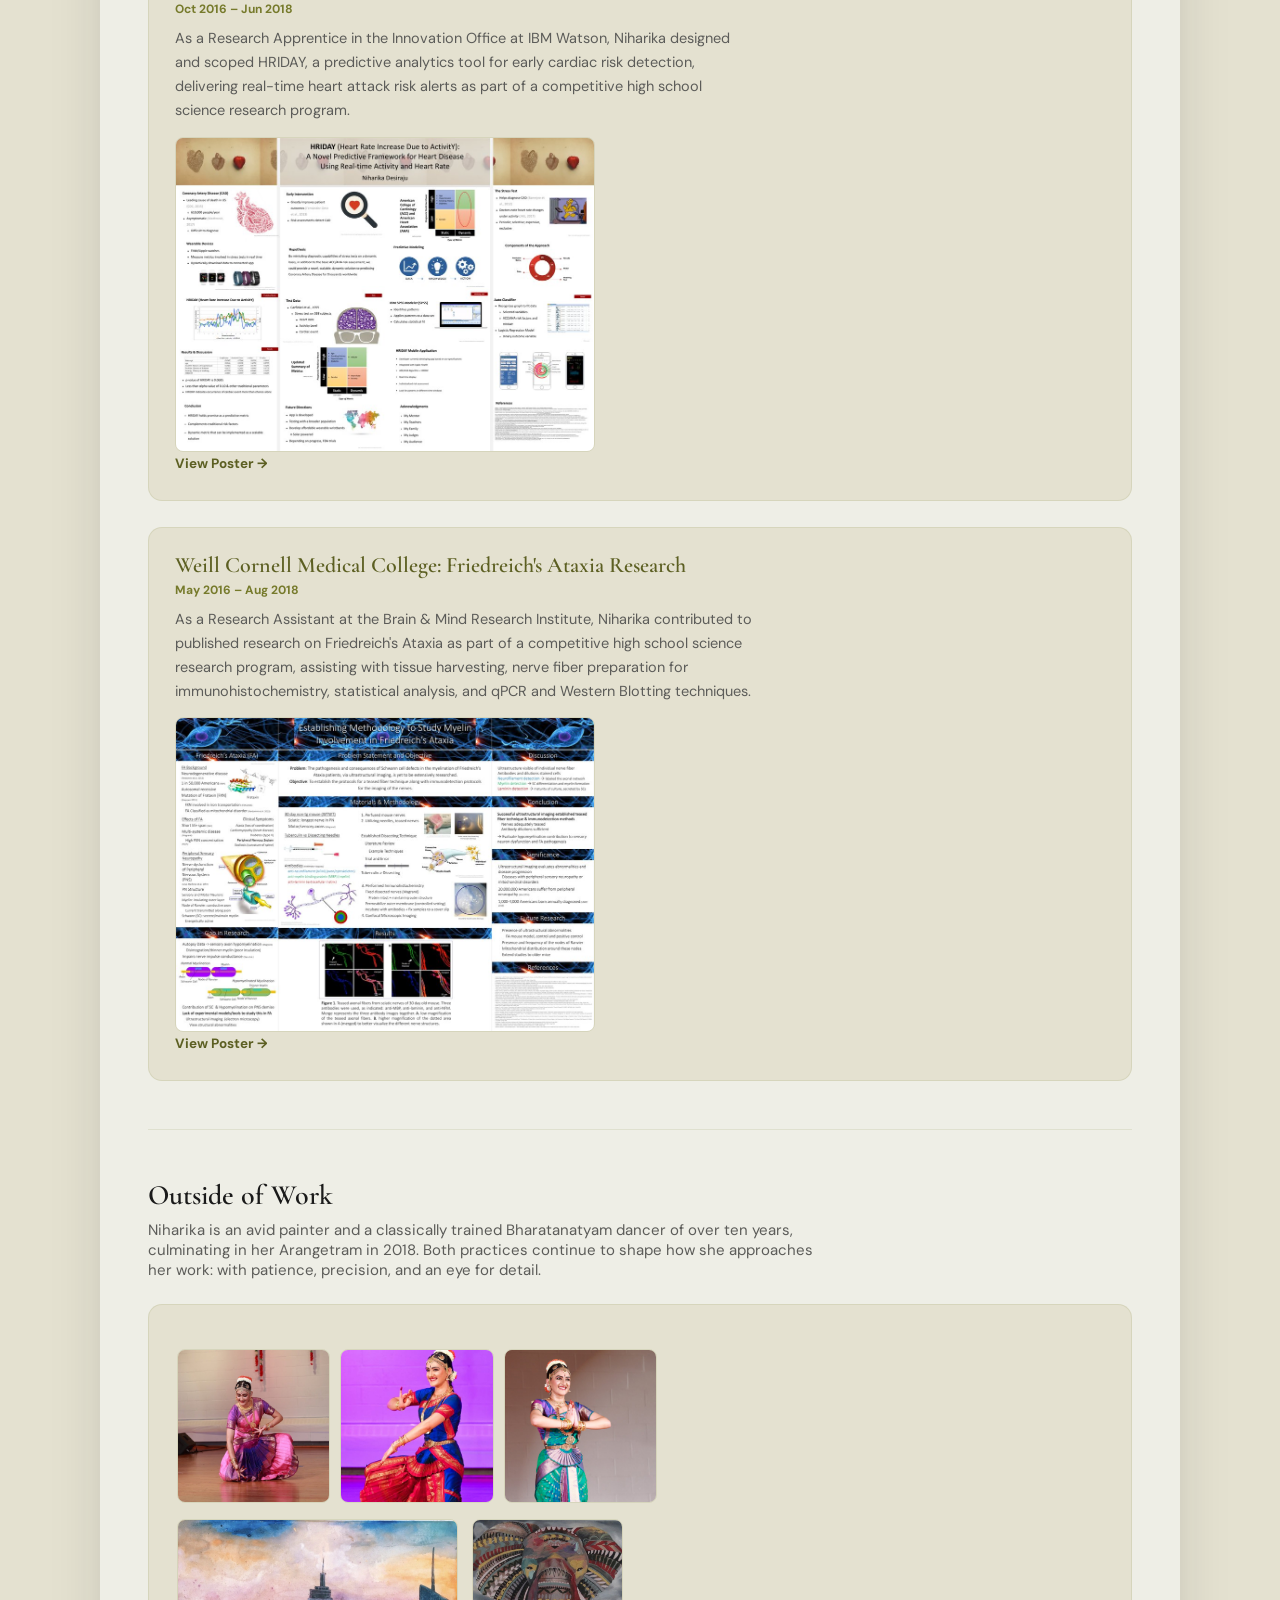
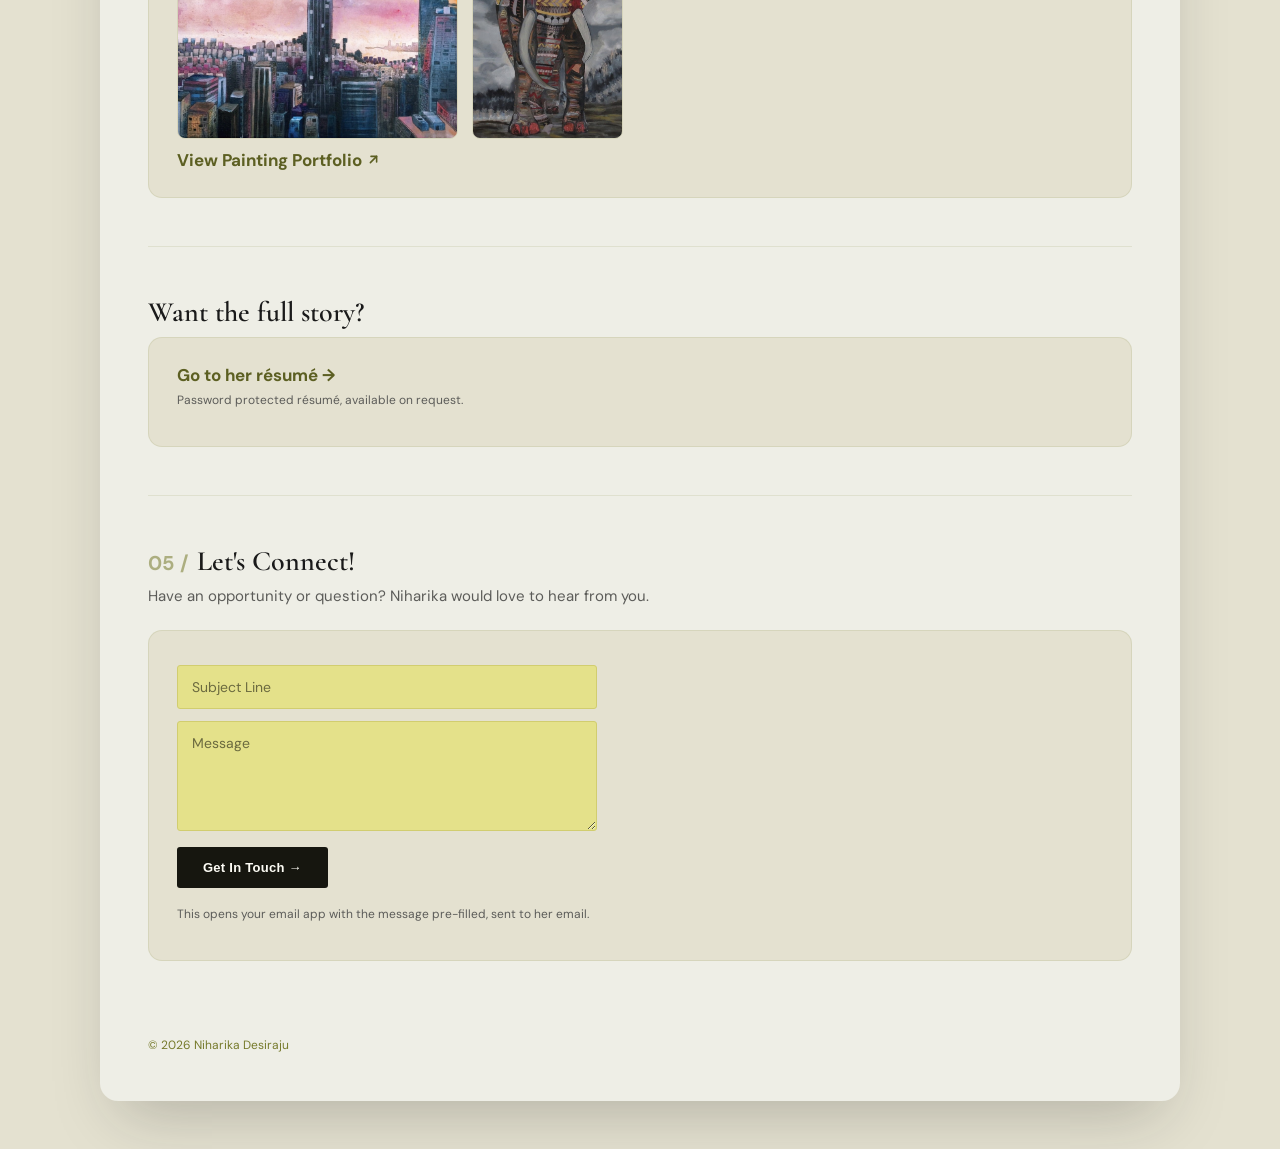
==== commit d2610c74: "Add files via upload" ====
--- a/index.html
+++ b/index.html
@@ -45,7 +45,7 @@
     background-color: var(--page-bg);
     background-image: url("bg-ogee-tulip.jpeg");
     background-repeat: repeat;
-    background-size: 220px auto;
+    background-size: 187px auto;
     background-attachment: fixed;
     color: var(--ink);
     font-family: var(--font-sans);
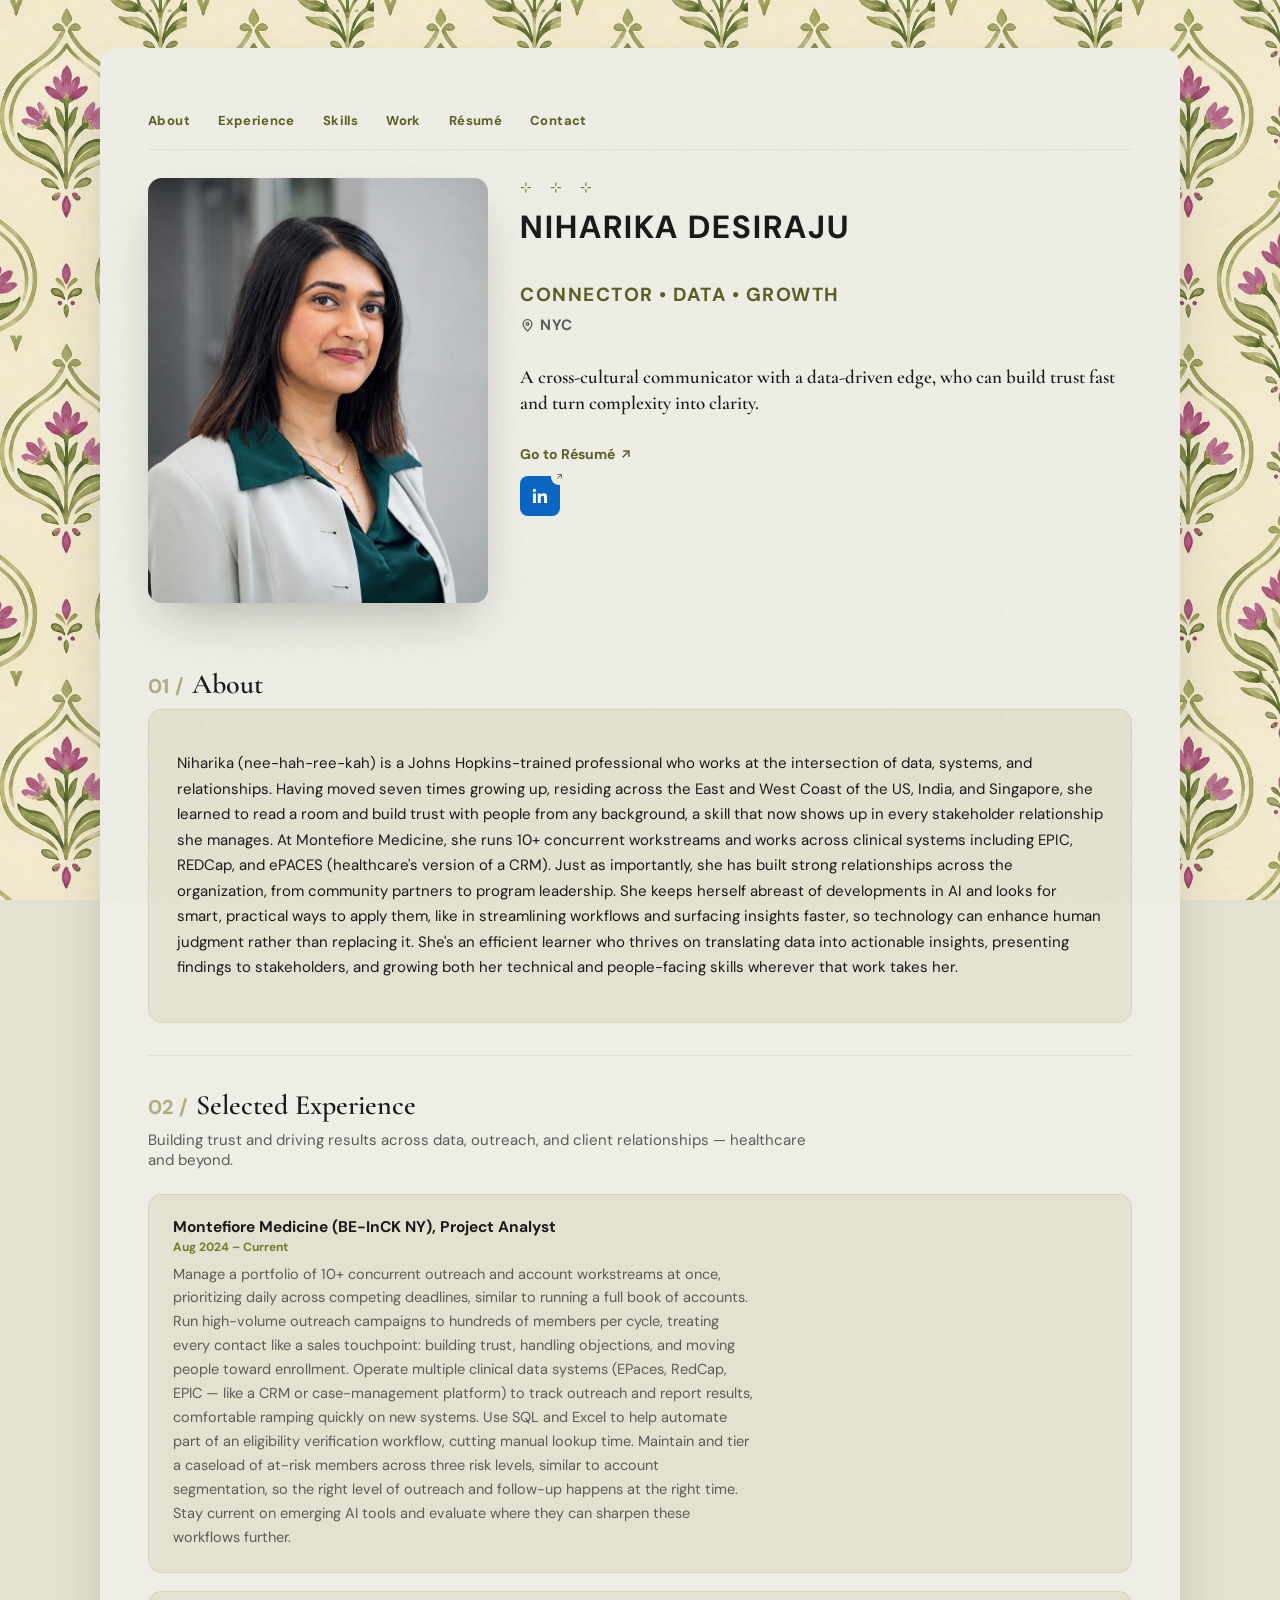
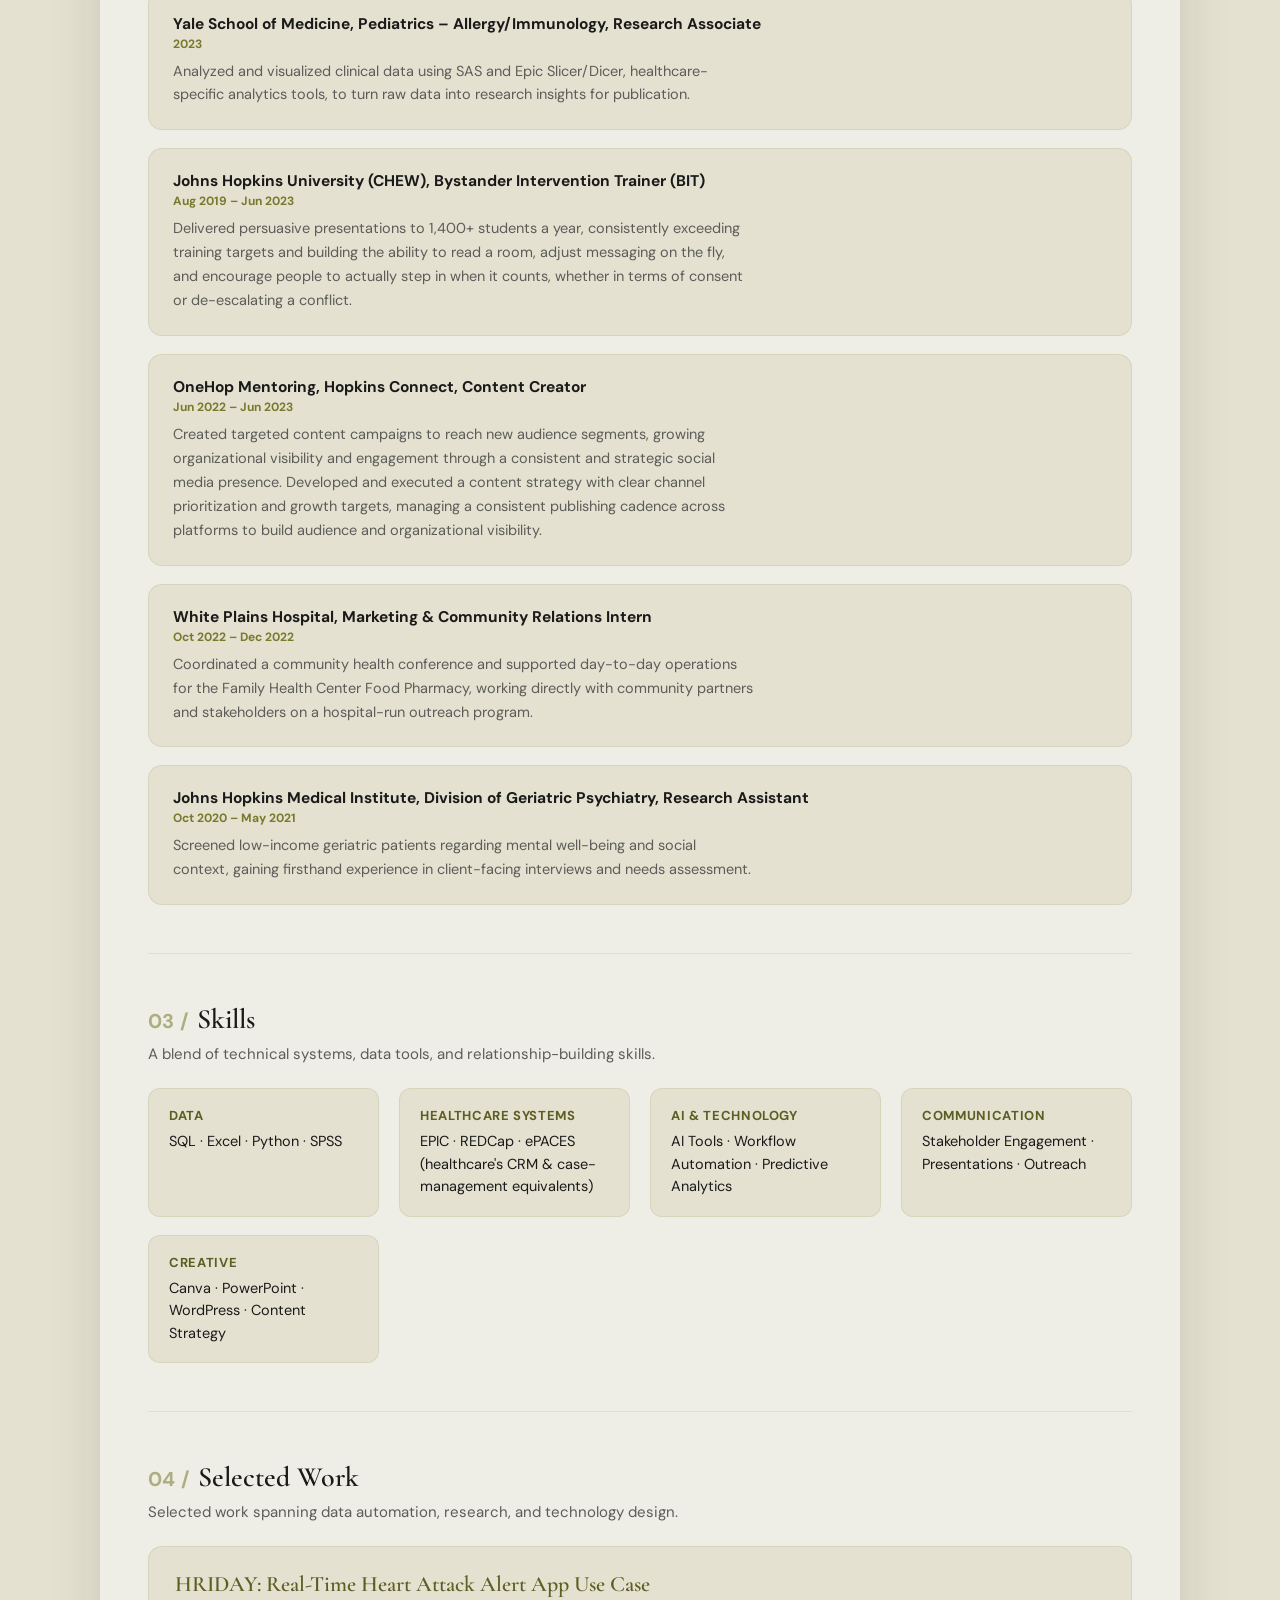
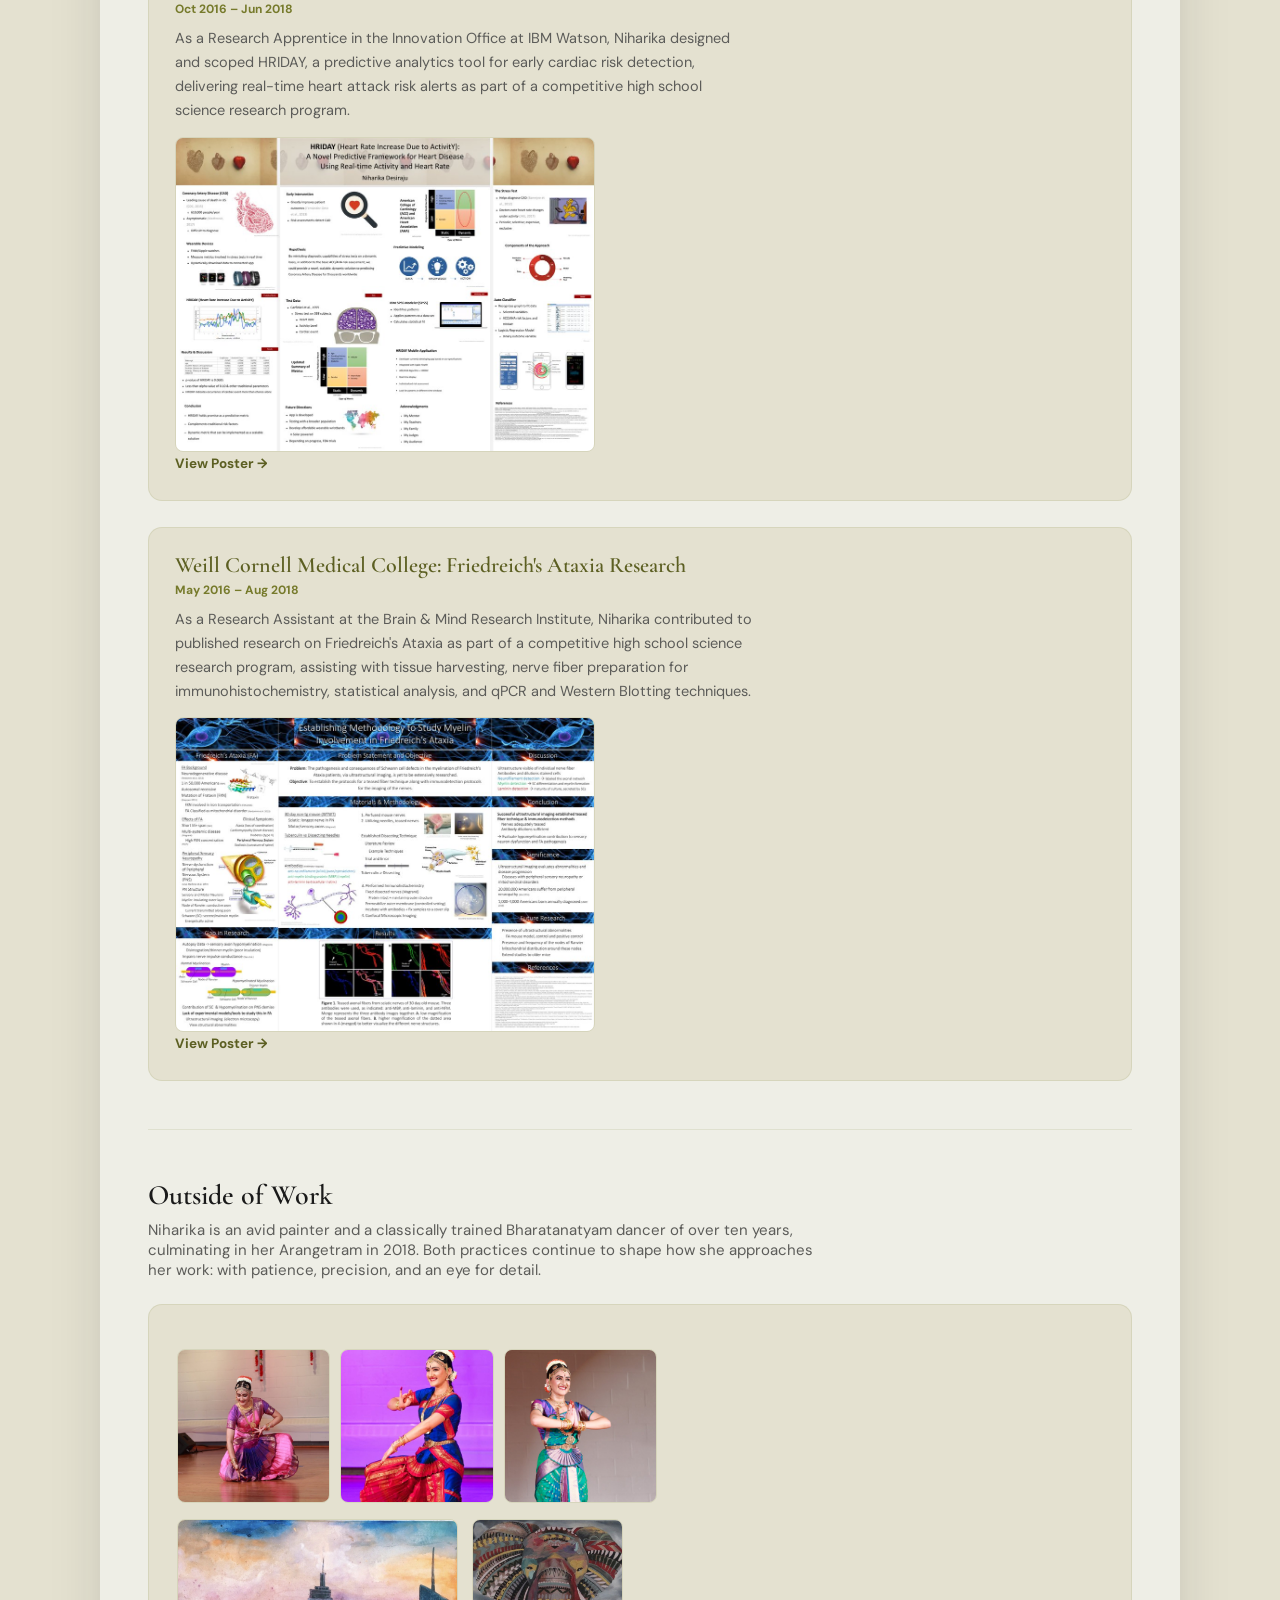
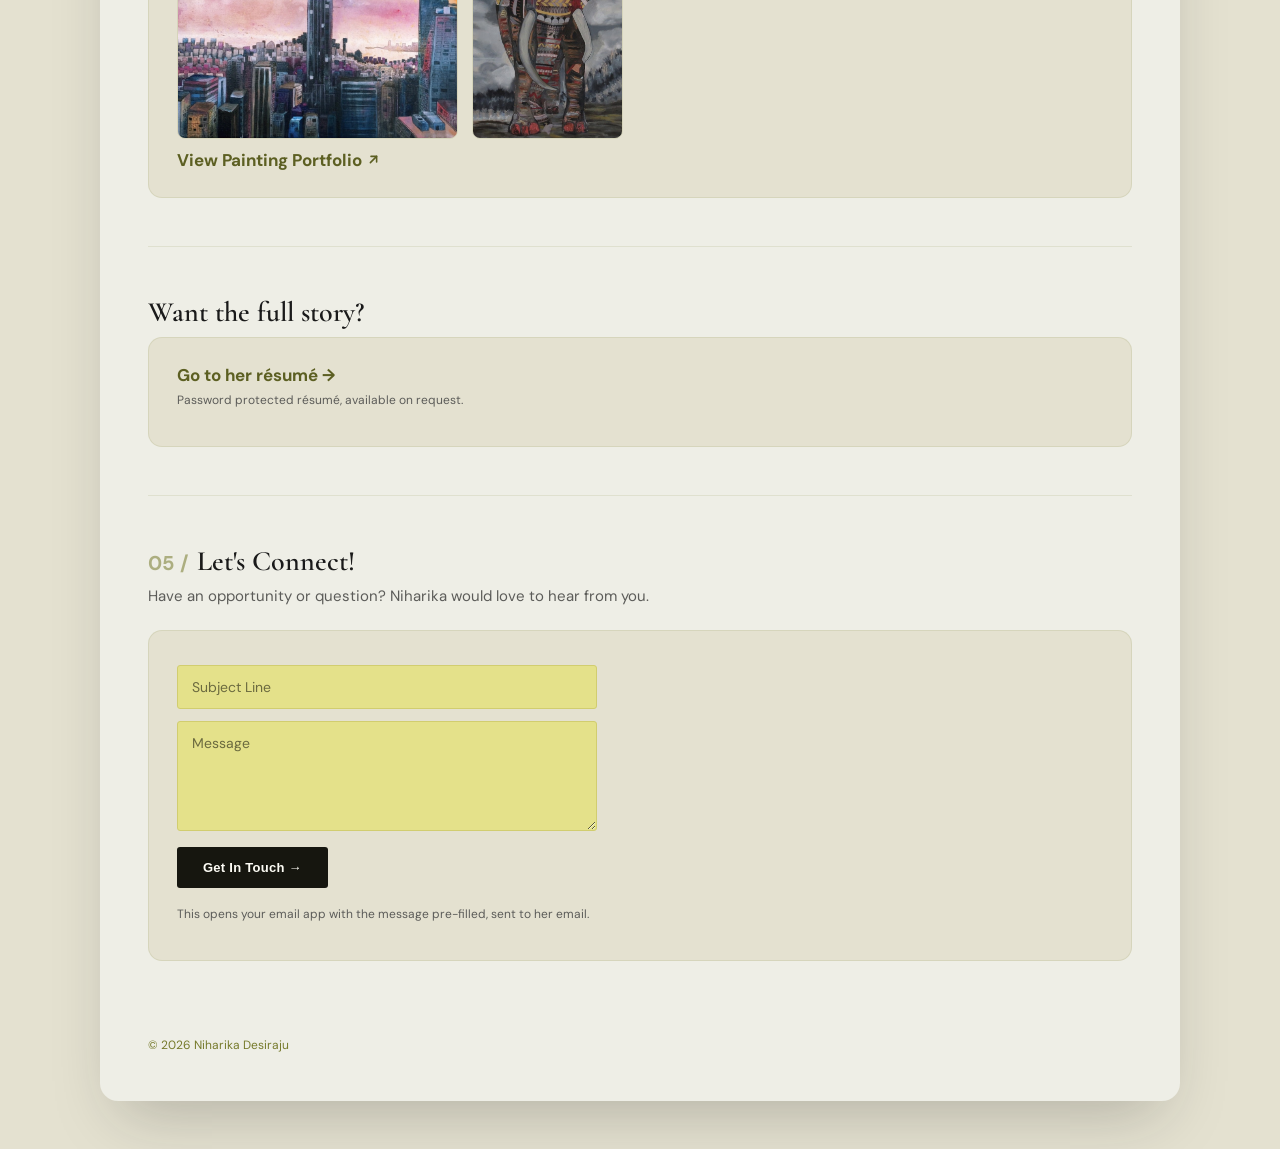
==== commit 0bf4e74c: "Add files via upload" ====
--- a/index.html
+++ b/index.html
@@ -133,7 +133,7 @@
   .hero-desc{
     font-family: var(--font-serif);
     font-weight: 600;
-    font-size: 22px;
+    font-size: 19px;
     line-height: 1.4;
     color: var(--ink);
     margin: 26px 0 26px;
@@ -146,7 +146,7 @@
     letter-spacing: 0.08em;
     text-transform: uppercase;
     color: var(--olive-dark);
-    font-size: 22px;
+    font-size: 19px;
     margin: 34px 0 0;
     white-space: nowrap;
   }
@@ -158,7 +158,7 @@
     font-weight: 700;
     letter-spacing: 0.04em;
     color: var(--ink-soft);
-    font-size: 18px;
+    font-size: 15px;
     margin: 8px 0 0;
   }
 
@@ -180,7 +180,7 @@
     gap: 4px;
     color: var(--olive-dark);
     font-weight: 700;
-    font-size: 16px;
+    font-size: 14px;
     text-decoration: none;
   }
 
@@ -202,7 +202,7 @@
   h1{
     font-family: var(--font-sans);
     font-weight: 700;
-    font-size: 38px;
+    font-size: 32px;
     letter-spacing: 0.06em;
     text-transform: uppercase;
     margin: 0;
@@ -661,7 +661,7 @@
         <div class="hero-tagline-wrap">
           <p class="hero-tagline">Connector • Data • Growth</p>
           <p class="hero-location">
-            <svg width="18" height="18" viewBox="0 0 24 24" fill="none" stroke="currentColor" stroke-width="2" stroke-linecap="round" stroke-linejoin="round" aria-hidden="true">
+            <svg width="15" height="15" viewBox="0 0 24 24" fill="none" stroke="currentColor" stroke-width="2" stroke-linecap="round" stroke-linejoin="round" aria-hidden="true">
               <path d="M12 21s-7-6.5-7-11.5A7 7 0 0 1 19 9.5C19 14.5 12 21 12 21z"/>
               <circle cx="12" cy="9.5" r="2.3"/>
             </svg>
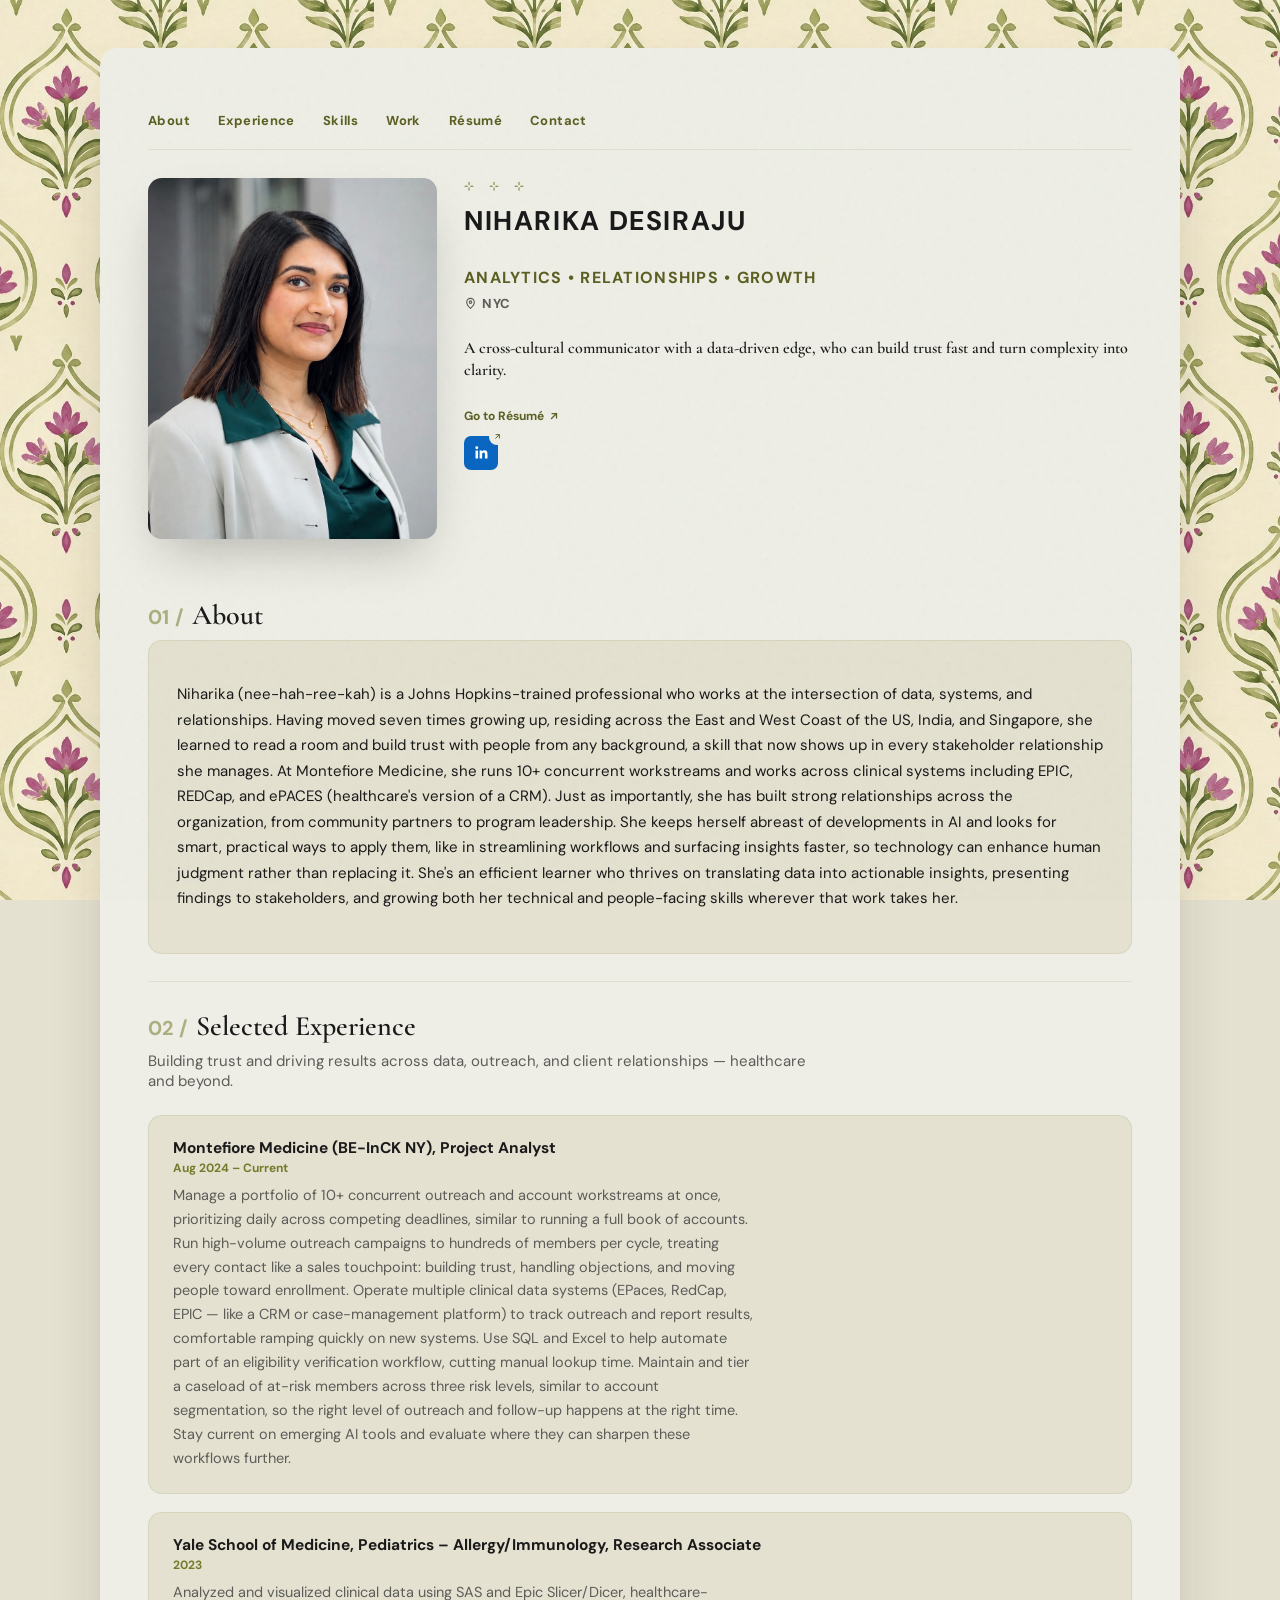
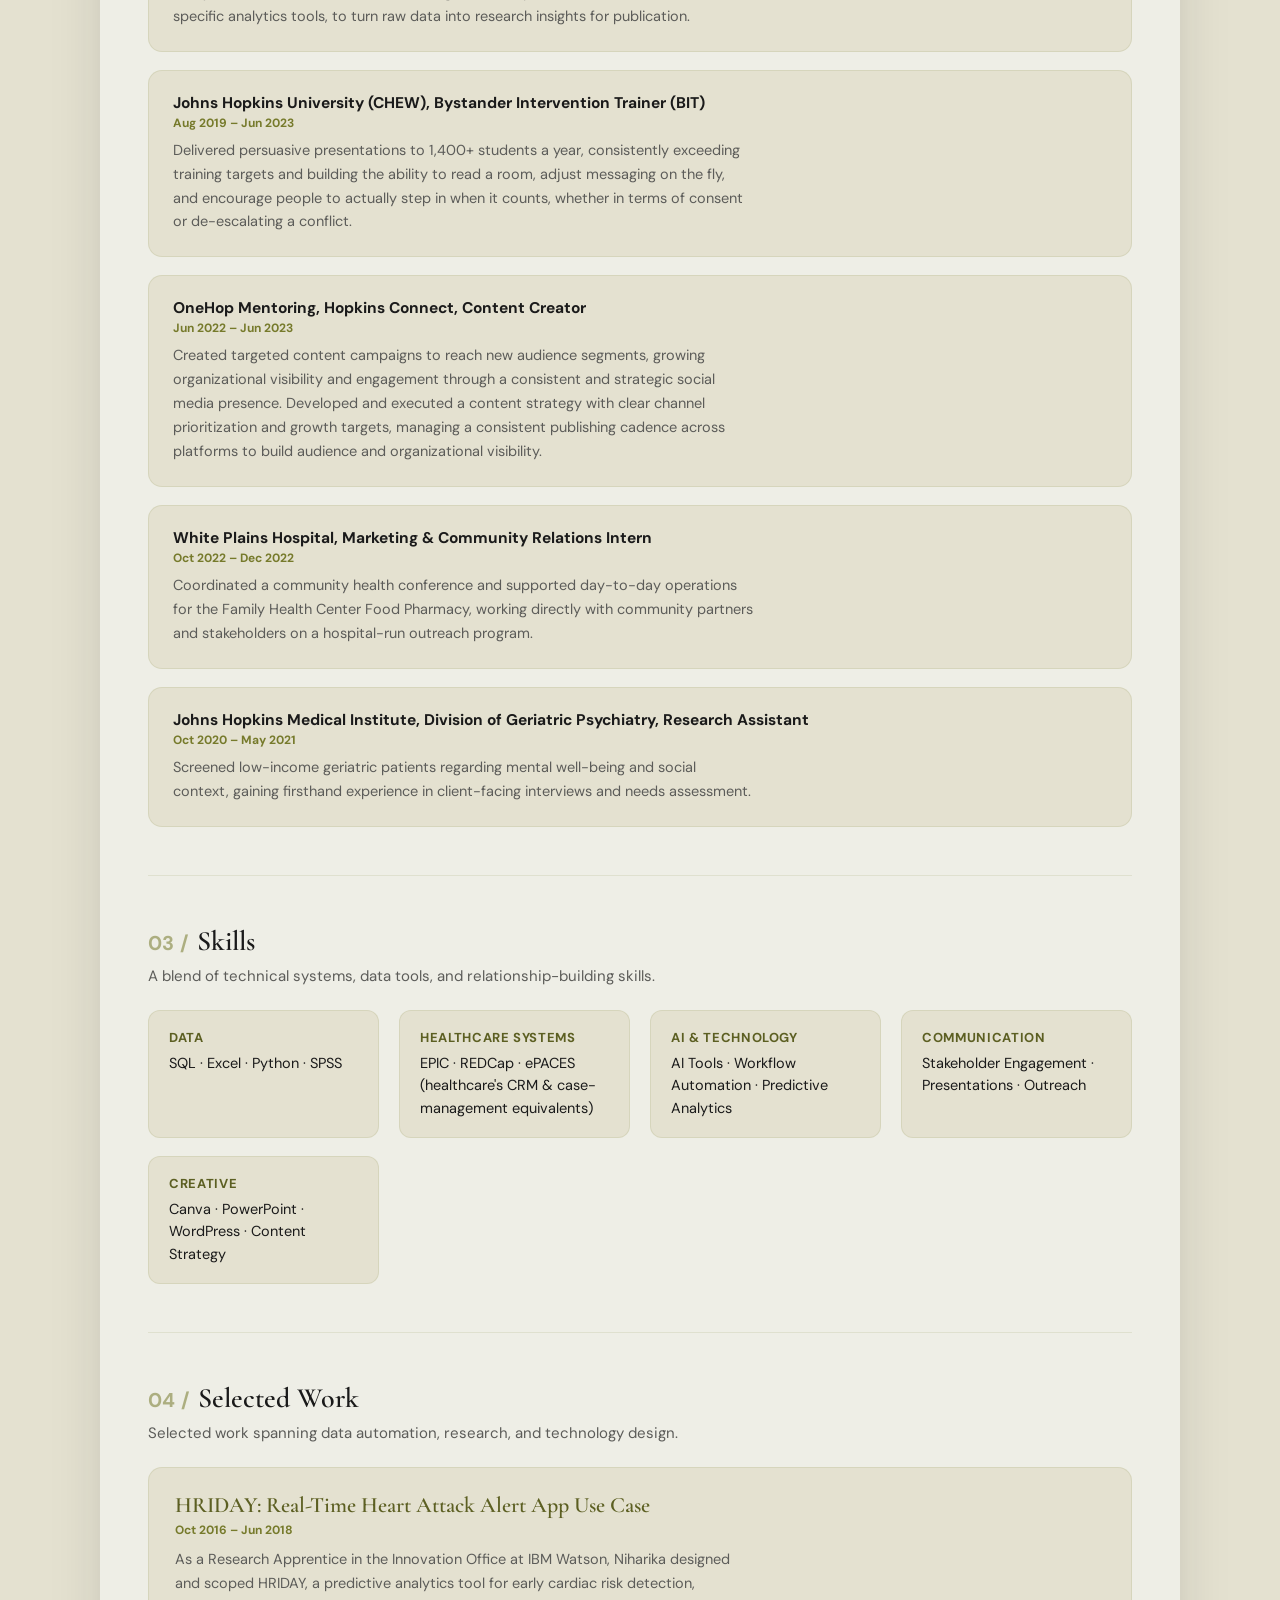
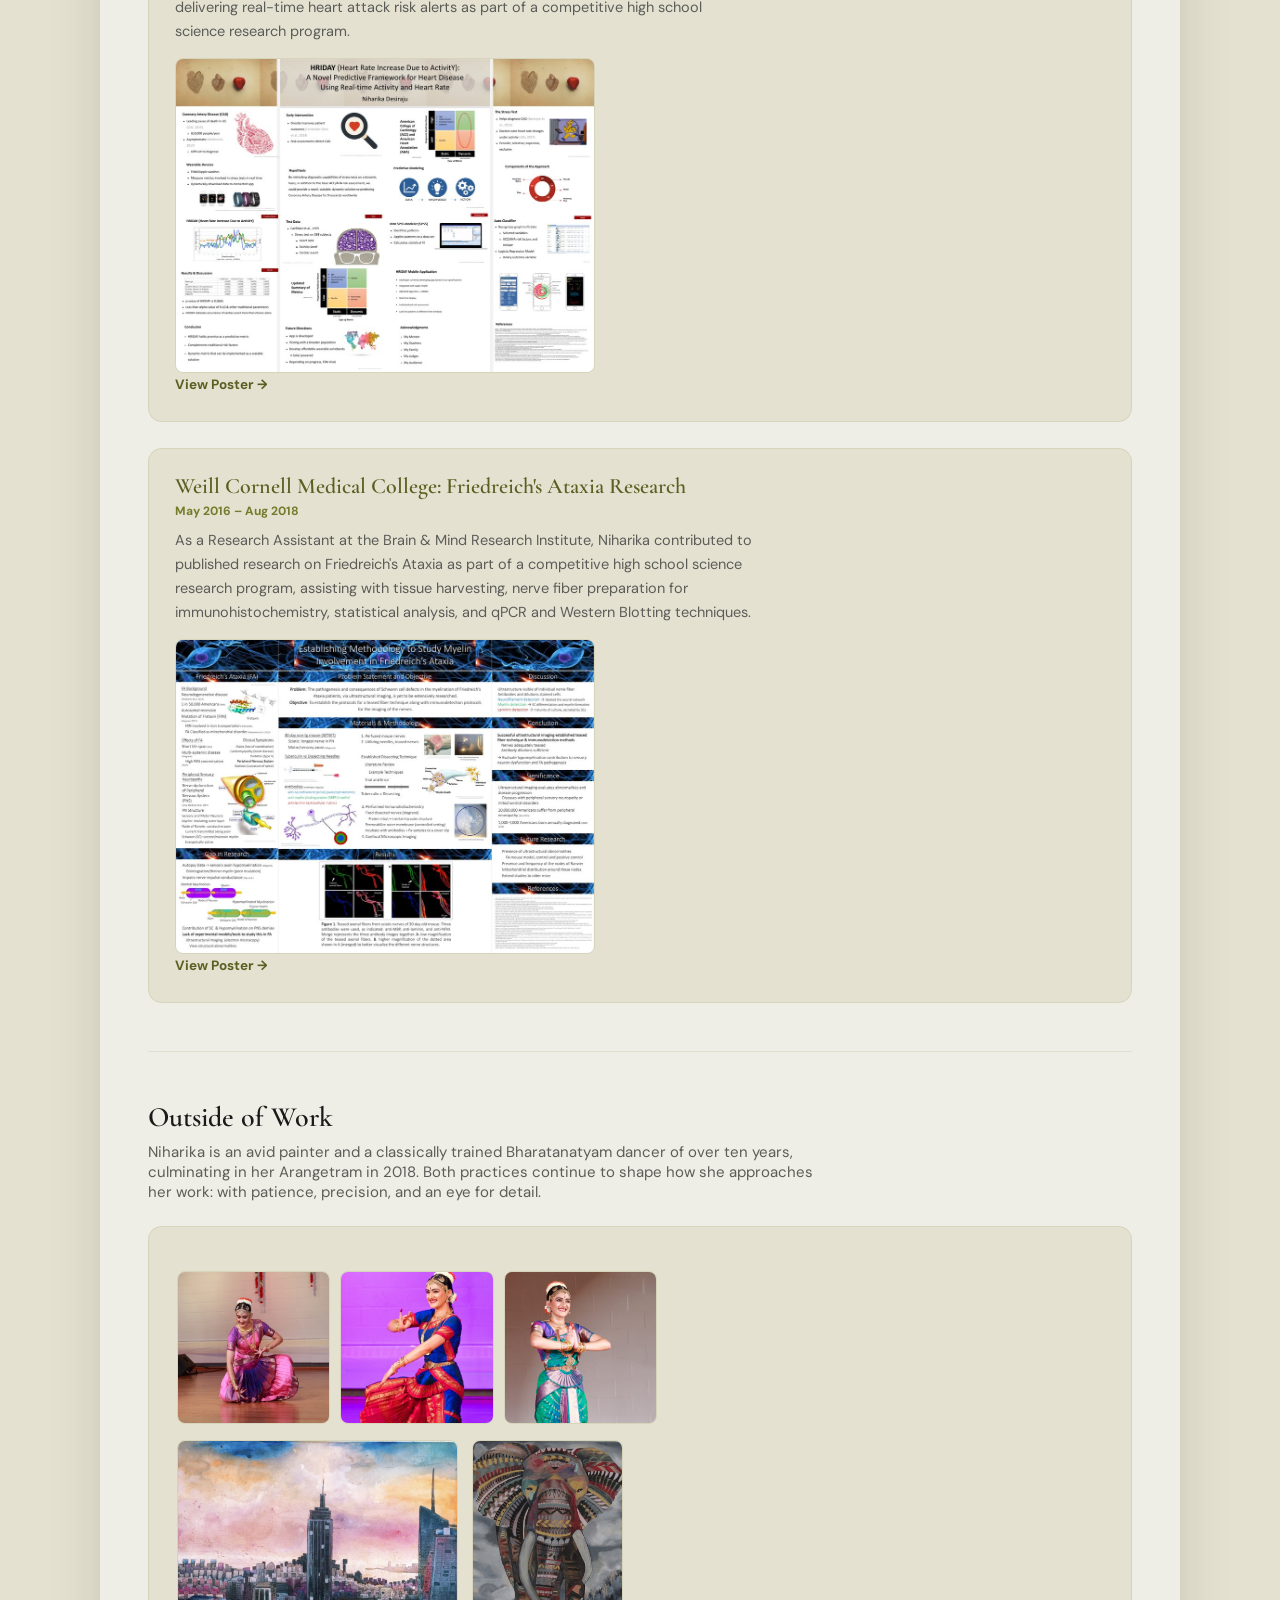
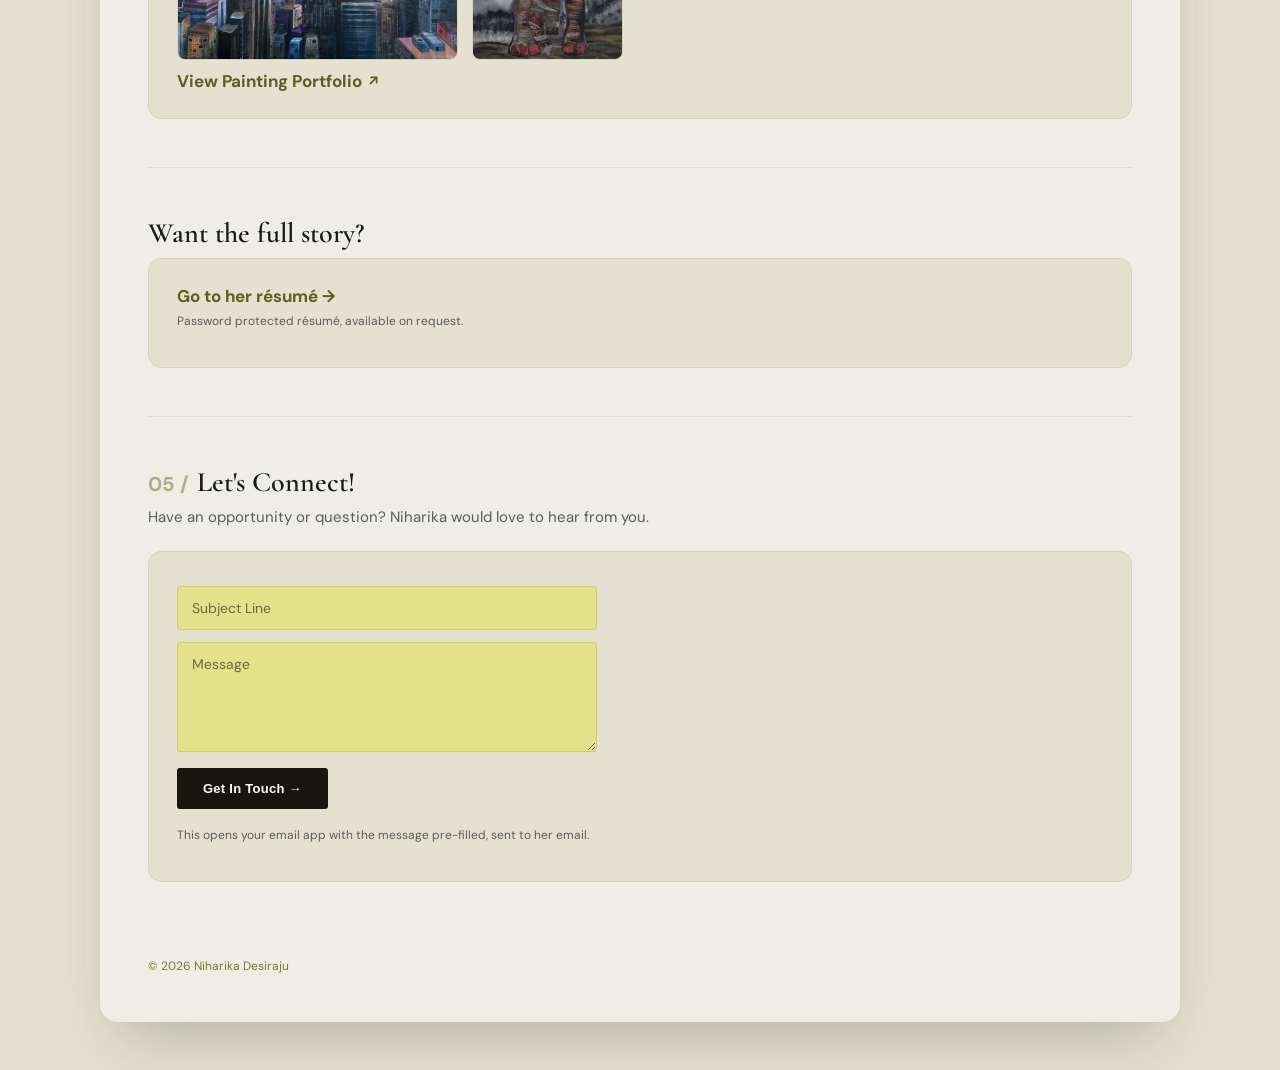
==== commit b247e27f: "Add files via upload" ====
--- a/index.html
+++ b/index.html
@@ -4,7 +4,7 @@
 <meta charset="UTF-8">
 <meta name="viewport" content="width=device-width, initial-scale=1.0">
 <meta name="google-site-verification" content="swZlgCT0suBD8mNcszRkIyHFvv1wR24bZ2Ml1_N73xs" />
-<title>Niharika Desiraju | Data, Relationships, & Growth</title>
+<title>Niharika Desiraju | Analytics, Relationships, & Growth</title>
 <link rel="icon" type="image/x-icon" href="favicon.ico">
 <link rel="icon" type="image/png" sizes="32x32" href="favicon-32x32.png">
 <link rel="icon" type="image/png" sizes="16x16" href="favicon-16x16.png">
@@ -12,12 +12,12 @@
 <meta name="description" content="Data, systems, and relationships. See Niharika's work, skills, and experience.">
 <meta property="og:type" content="website">
 <meta property="og:url" content="https://niharikadesiraju.com/">
-<meta property="og:title" content="Niharika Desiraju | Healthcare Data, Analytics, & Growth">
-<meta property="og:description" content="Healthcare data, systems, and relationships. See Niharika's work, skills, and experience.">
+<meta property="og:title" content="Niharika Desiraju | Analytics, Relationships, & Growth">
+<meta property="og:description" content="Data, systems, and relationships. See Niharika's work, skills, and experience.">
 <meta property="og:image" content="https://niharikadesiraju.com/profile.jpg">
 <meta name="twitter:card" content="summary_large_image">
-<meta name="twitter:title" content="Niharika Desiraju | Healthcare Data, Analytics, & Growth">
-<meta name="twitter:description" content="Healthcare data, systems, and relationships. See Niharika's work, skills, and experience.">
+<meta name="twitter:title" content="Niharika Desiraju | Analytics, Relationships, & Growth">
+<meta name="twitter:description" content="Data, systems, and relationships. See Niharika's work, skills, and experience.">
 <meta name="twitter:image" content="https://niharikadesiraju.com/profile.jpg">
 <link rel="preconnect" href="https://fonts.googleapis.com">
 <link rel="preconnect" href="https://fonts.gstatic.com" crossorigin>
@@ -94,16 +94,16 @@
   .hero-row{
     position: relative;
     display: grid;
-    grid-template-columns: 340px 1fr;
+    grid-template-columns: 289px 1fr;
     grid-template-areas:
       "photo textblock"
       "bio bio";
-    column-gap: 32px;
-    row-gap: 32px;
+    column-gap: 27px;
+    row-gap: 27px;
     align-items: start;
-    padding-bottom: 32px;
+    padding-bottom: 27px;
     border-bottom: 1px solid var(--line);
-    margin-bottom: 32px;
+    margin-bottom: 27px;
   }
 
   .hero-text-block{
@@ -133,10 +133,10 @@
   .hero-desc{
     font-family: var(--font-serif);
     font-weight: 600;
-    font-size: 19px;
+    font-size: 16px;
     line-height: 1.4;
     color: var(--ink);
-    margin: 26px 0 26px;
+    margin: 22px 0 22px;
   }
 
   .hero-desc-wrap{ grid-area: desc; }
@@ -146,8 +146,8 @@
     letter-spacing: 0.08em;
     text-transform: uppercase;
     color: var(--olive-dark);
-    font-size: 19px;
-    margin: 34px 0 0;
+    font-size: 16px;
+    margin: 29px 0 0;
     white-space: nowrap;
   }
 
@@ -158,20 +158,20 @@
     font-weight: 700;
     letter-spacing: 0.04em;
     color: var(--ink-soft);
-    font-size: 15px;
-    margin: 8px 0 0;
+    font-size: 13px;
+    margin: 7px 0 0;
   }
 
   .hero-tagline-wrap{ grid-area: tagline; }
 
   .hero-linkedin-wrap{
     grid-area: linkedin;
-    margin-top: 8px;
+    margin-top: 7px;
   }
 
   .hero-resume-link{
     grid-area: resumelink;
-    margin: 14px 0 0;
+    margin: 12px 0 0;
   }
 
   .hero-resume-link a{
@@ -180,7 +180,7 @@
     gap: 4px;
     color: var(--olive-dark);
     font-weight: 700;
-    font-size: 14px;
+    font-size: 12px;
     text-decoration: none;
   }
 
@@ -202,7 +202,7 @@
   h1{
     font-family: var(--font-sans);
     font-weight: 700;
-    font-size: 32px;
+    font-size: 27px;
     letter-spacing: 0.06em;
     text-transform: uppercase;
     margin: 0;
@@ -227,10 +227,10 @@
 
   .hero-marks{
     display: flex;
-    gap: 18px;
+    gap: 15px;
     color: var(--olive);
-    font-size: 14px;
-    margin-bottom: 10px;
+    font-size: 12px;
+    margin-bottom: 9px;
   }
 
   .lede{
@@ -268,13 +268,13 @@
     display: inline-flex;
     align-items: center;
     justify-content: center;
-    width: 40px;
-    height: 40px;
-    border-radius: 8px;
+    width: 34px;
+    height: 34px;
+    border-radius: 7px;
     background: #0a66c2;
     color: #ffffff;
     text-decoration: none;
-    font-size: 16px;
+    font-size: 14px;
     font-weight: 700;
     margin-top: 4px;
   }
@@ -659,9 +659,9 @@
           <h1>Niharika Desiraju</h1>
         </div>
         <div class="hero-tagline-wrap">
-          <p class="hero-tagline">Connector • Data • Growth</p>
+          <p class="hero-tagline">Analytics • Relationships • Growth</p>
           <p class="hero-location">
-            <svg width="15" height="15" viewBox="0 0 24 24" fill="none" stroke="currentColor" stroke-width="2" stroke-linecap="round" stroke-linejoin="round" aria-hidden="true">
+            <svg width="13" height="13" viewBox="0 0 24 24" fill="none" stroke="currentColor" stroke-width="2" stroke-linecap="round" stroke-linejoin="round" aria-hidden="true">
               <path d="M12 21s-7-6.5-7-11.5A7 7 0 0 1 19 9.5C19 14.5 12 21 12 21z"/>
               <circle cx="12" cy="9.5" r="2.3"/>
             </svg>
@@ -671,10 +671,10 @@
         <div class="hero-desc-wrap">
           <p class="hero-desc">A cross-cultural communicator with a data-driven edge, who can build trust fast and turn complexity into clarity.</p>
         </div>
-        <p class="hero-resume-link"><a href="resume.html">Go to Résumé <svg class="inline-arrow" width="14" height="14" viewBox="0 0 24 24" fill="none" stroke="currentColor" stroke-width="2.5" stroke-linecap="round" stroke-linejoin="round" aria-hidden="true"><path d="M7 17L17 7"/><path d="M8 7h9v9"/></svg></a></p>
+        <p class="hero-resume-link"><a href="resume.html">Go to Résumé <svg class="inline-arrow" width="12" height="12" viewBox="0 0 24 24" fill="none" stroke="currentColor" stroke-width="2.5" stroke-linecap="round" stroke-linejoin="round" aria-hidden="true"><path d="M7 17L17 7"/><path d="M8 7h9v9"/></svg></a></p>
         <div class="hero-linkedin-wrap">
           <a class="linkedin" href="https://www.linkedin.com/in/niharika-desiraju/" target="_blank" rel="noopener" aria-label="LinkedIn">
-            <svg width="20" height="20" viewBox="0 0 24 24" fill="currentColor" aria-hidden="true">
+            <svg width="17" height="17" viewBox="0 0 24 24" fill="currentColor" aria-hidden="true">
               <path d="M20.45 20.45h-3.56v-5.57c0-1.33-.02-3.04-1.85-3.04-1.86 0-2.14 1.45-2.14 2.94v5.67H9.34V9h3.41v1.56h.05c.48-.9 1.64-1.85 3.37-1.85 3.6 0 4.27 2.37 4.27 5.45v6.29zM5.34 7.43a2.06 2.06 0 1 1 0-4.12 2.06 2.06 0 0 1 0 4.12zM7.12 20.45H3.56V9h3.56v11.45z"/>
             </svg>
             <span class="ext-badge" aria-hidden="true">
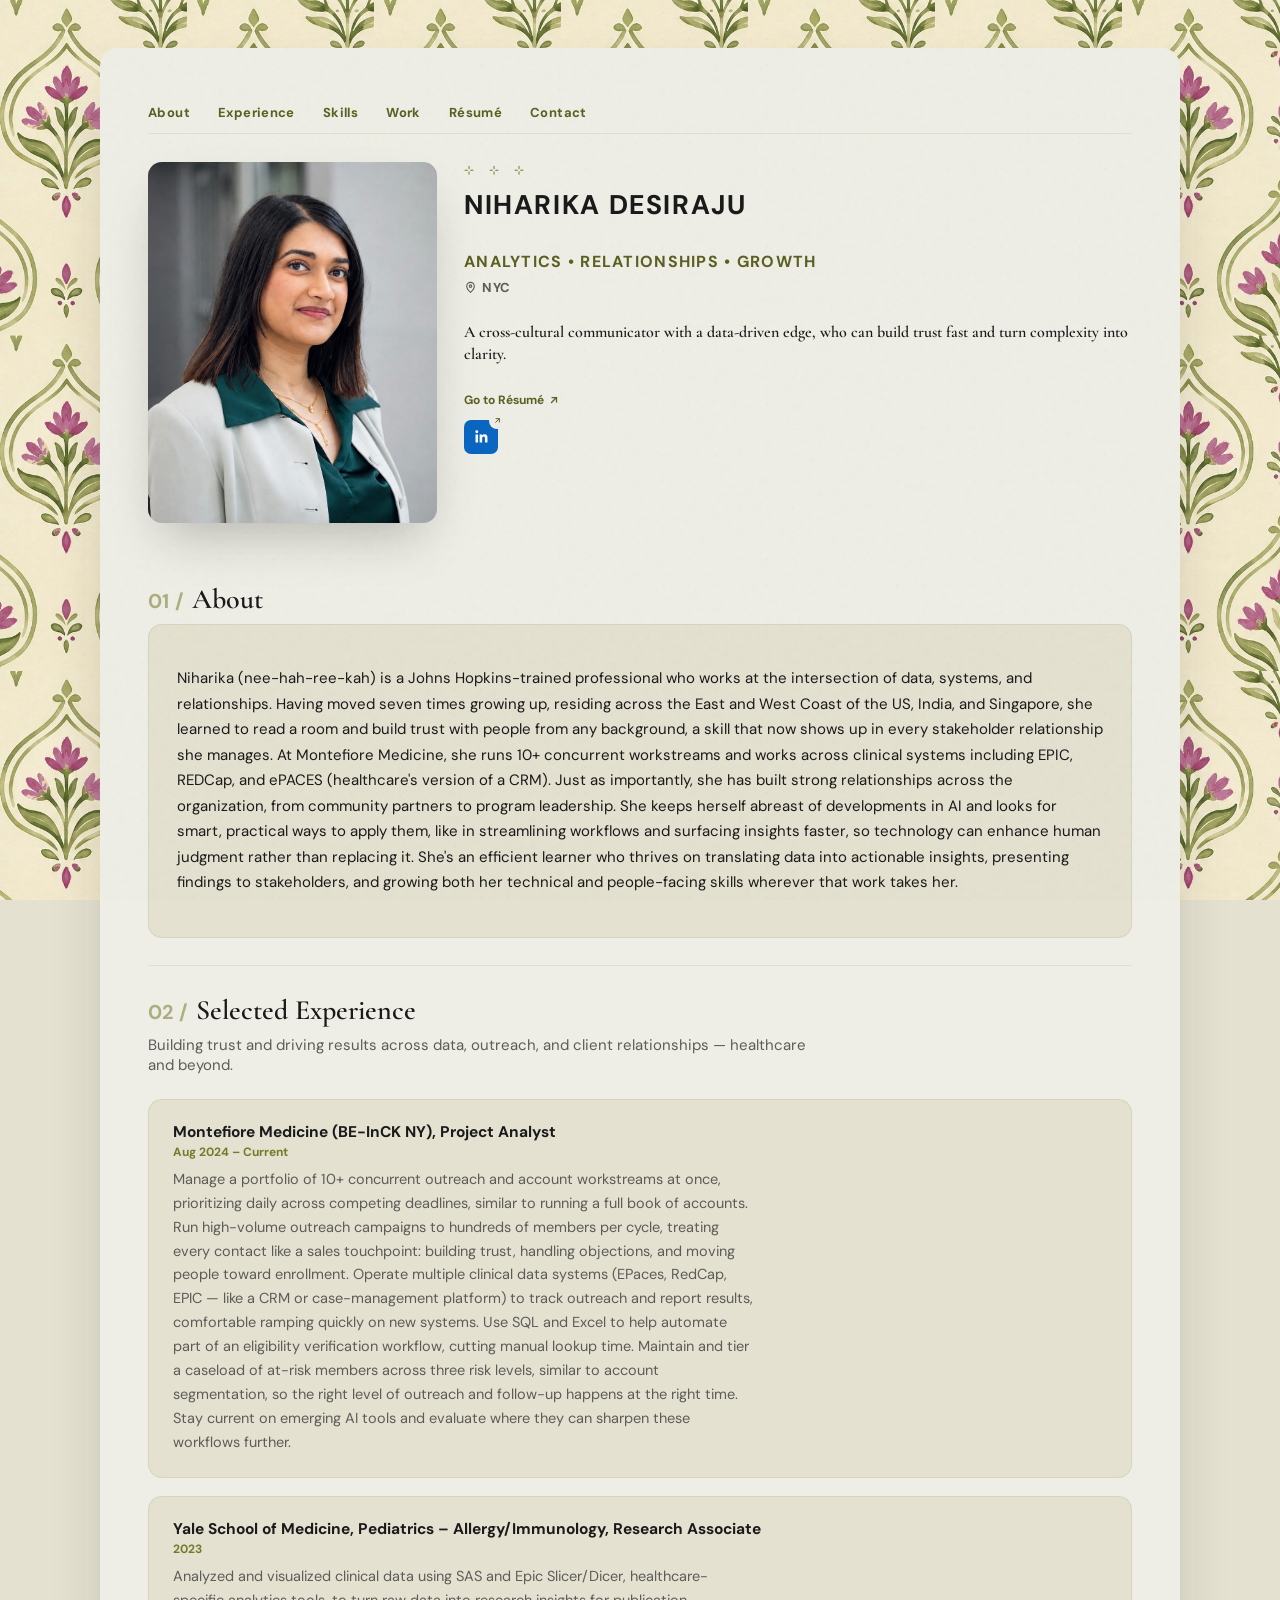
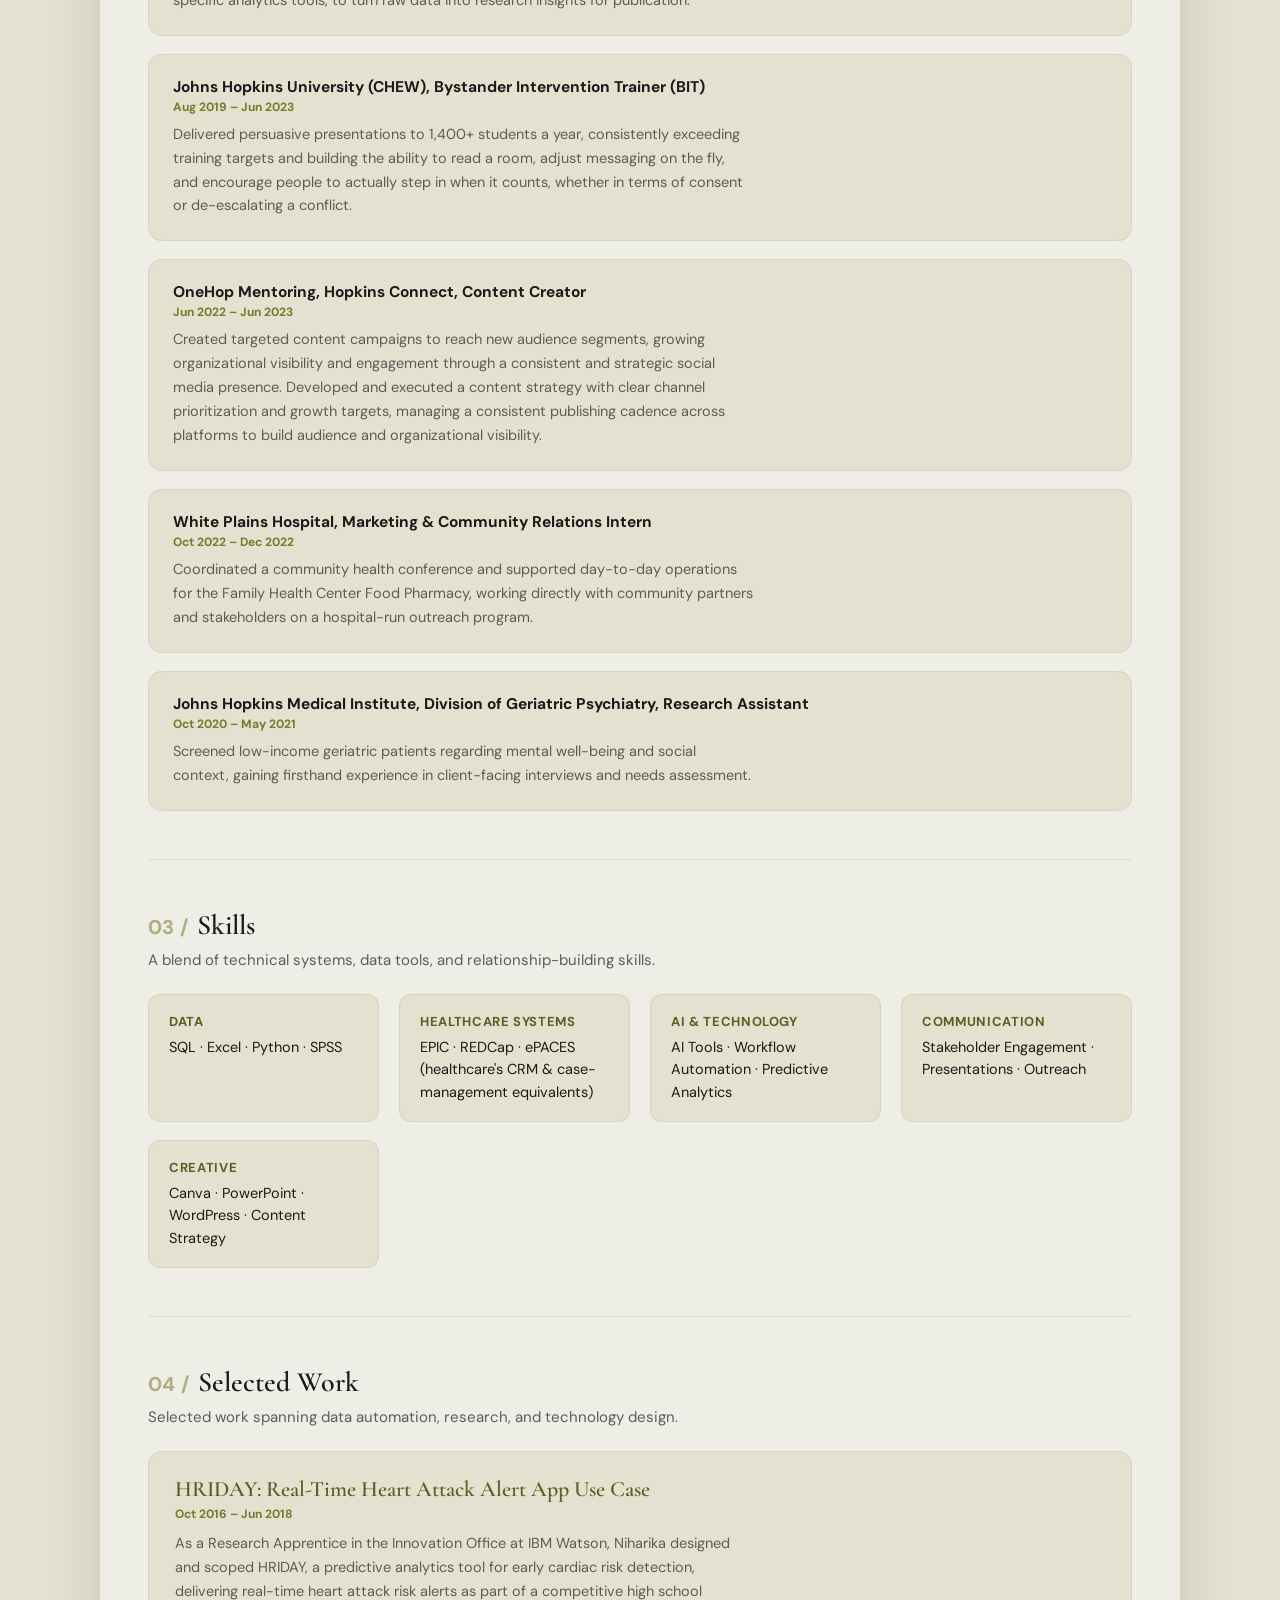
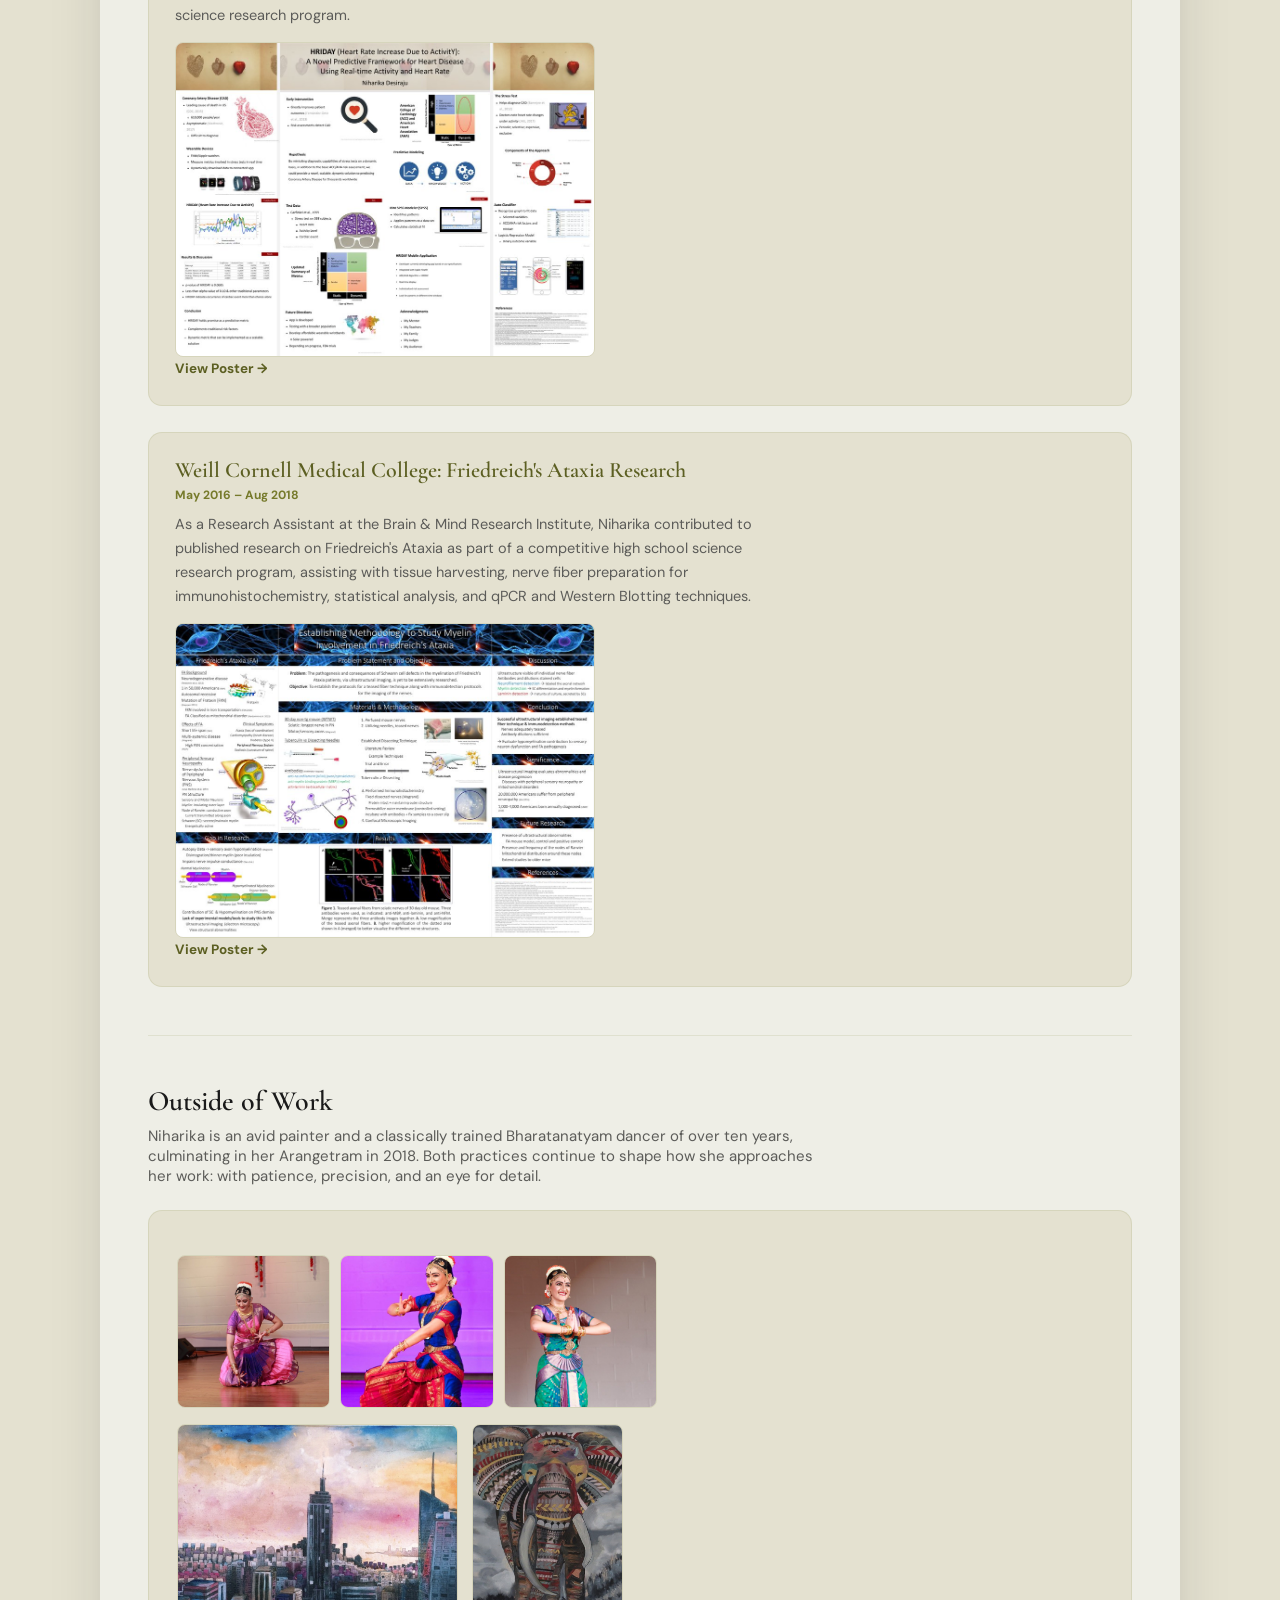
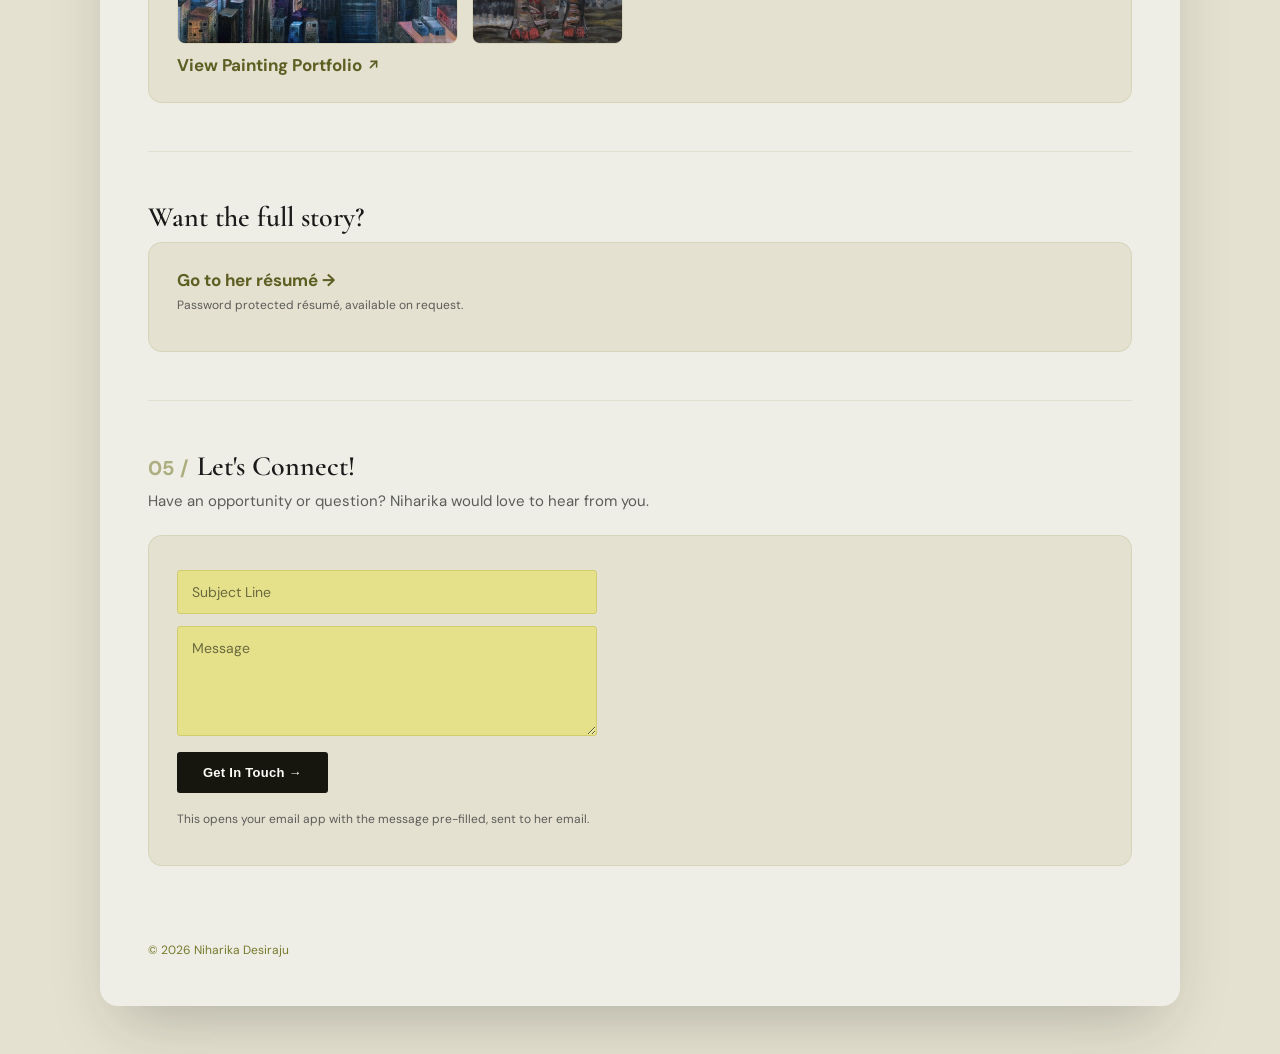
==== commit 0854a0b3: "Add files via upload" ====
--- a/index.html
+++ b/index.html
@@ -68,7 +68,6 @@
     background: var(--panel-bg);
     border-radius: 18px;
     box-shadow: var(--card-shadow);
-    overflow: hidden;
     padding: 44px 48px 48px;
   }
 
@@ -77,8 +76,12 @@
     flex-wrap: wrap;
     gap: 20px 28px;
     margin-bottom: 28px;
-    padding: 20px 0;
+    padding: 12px 0;
     border-bottom: 1px solid var(--line);
+    position: sticky;
+    top: 0;
+    z-index: 50;
+    background: var(--panel-bg);
   }
 
   .site-nav a{
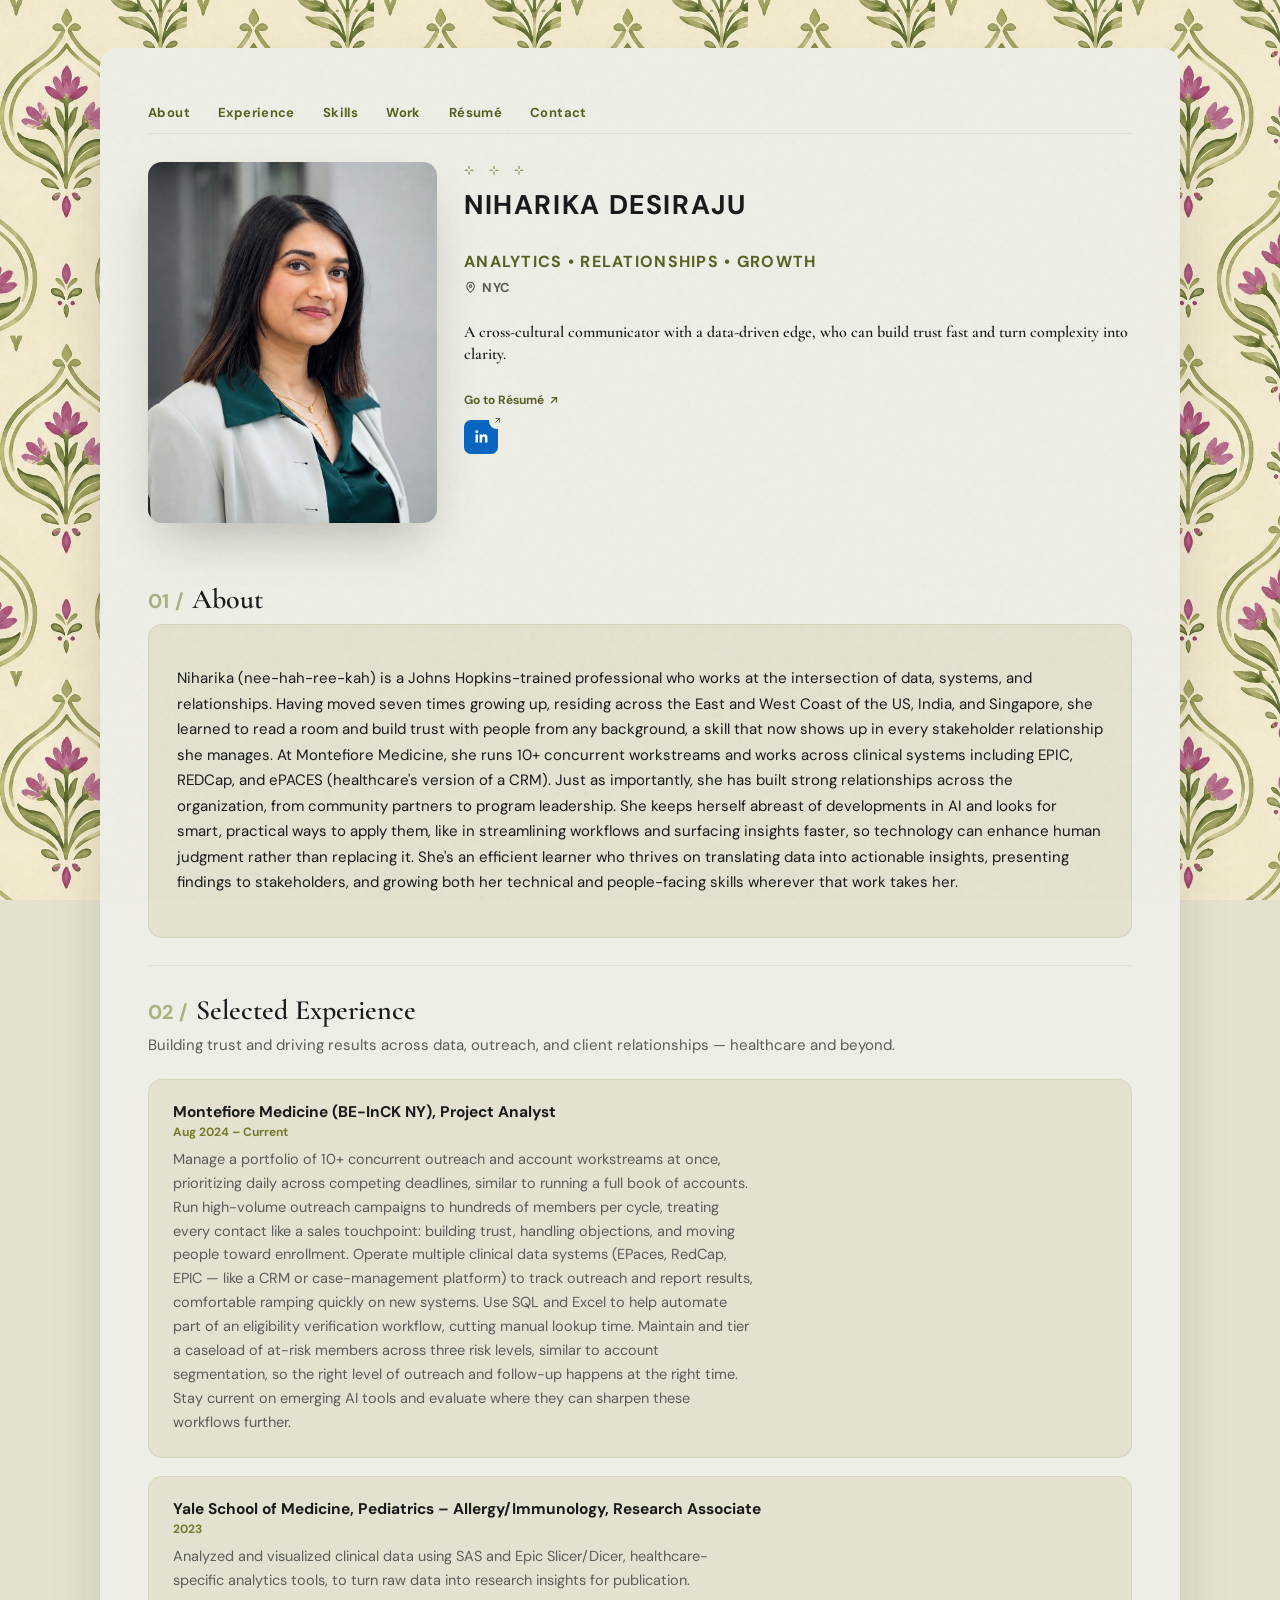
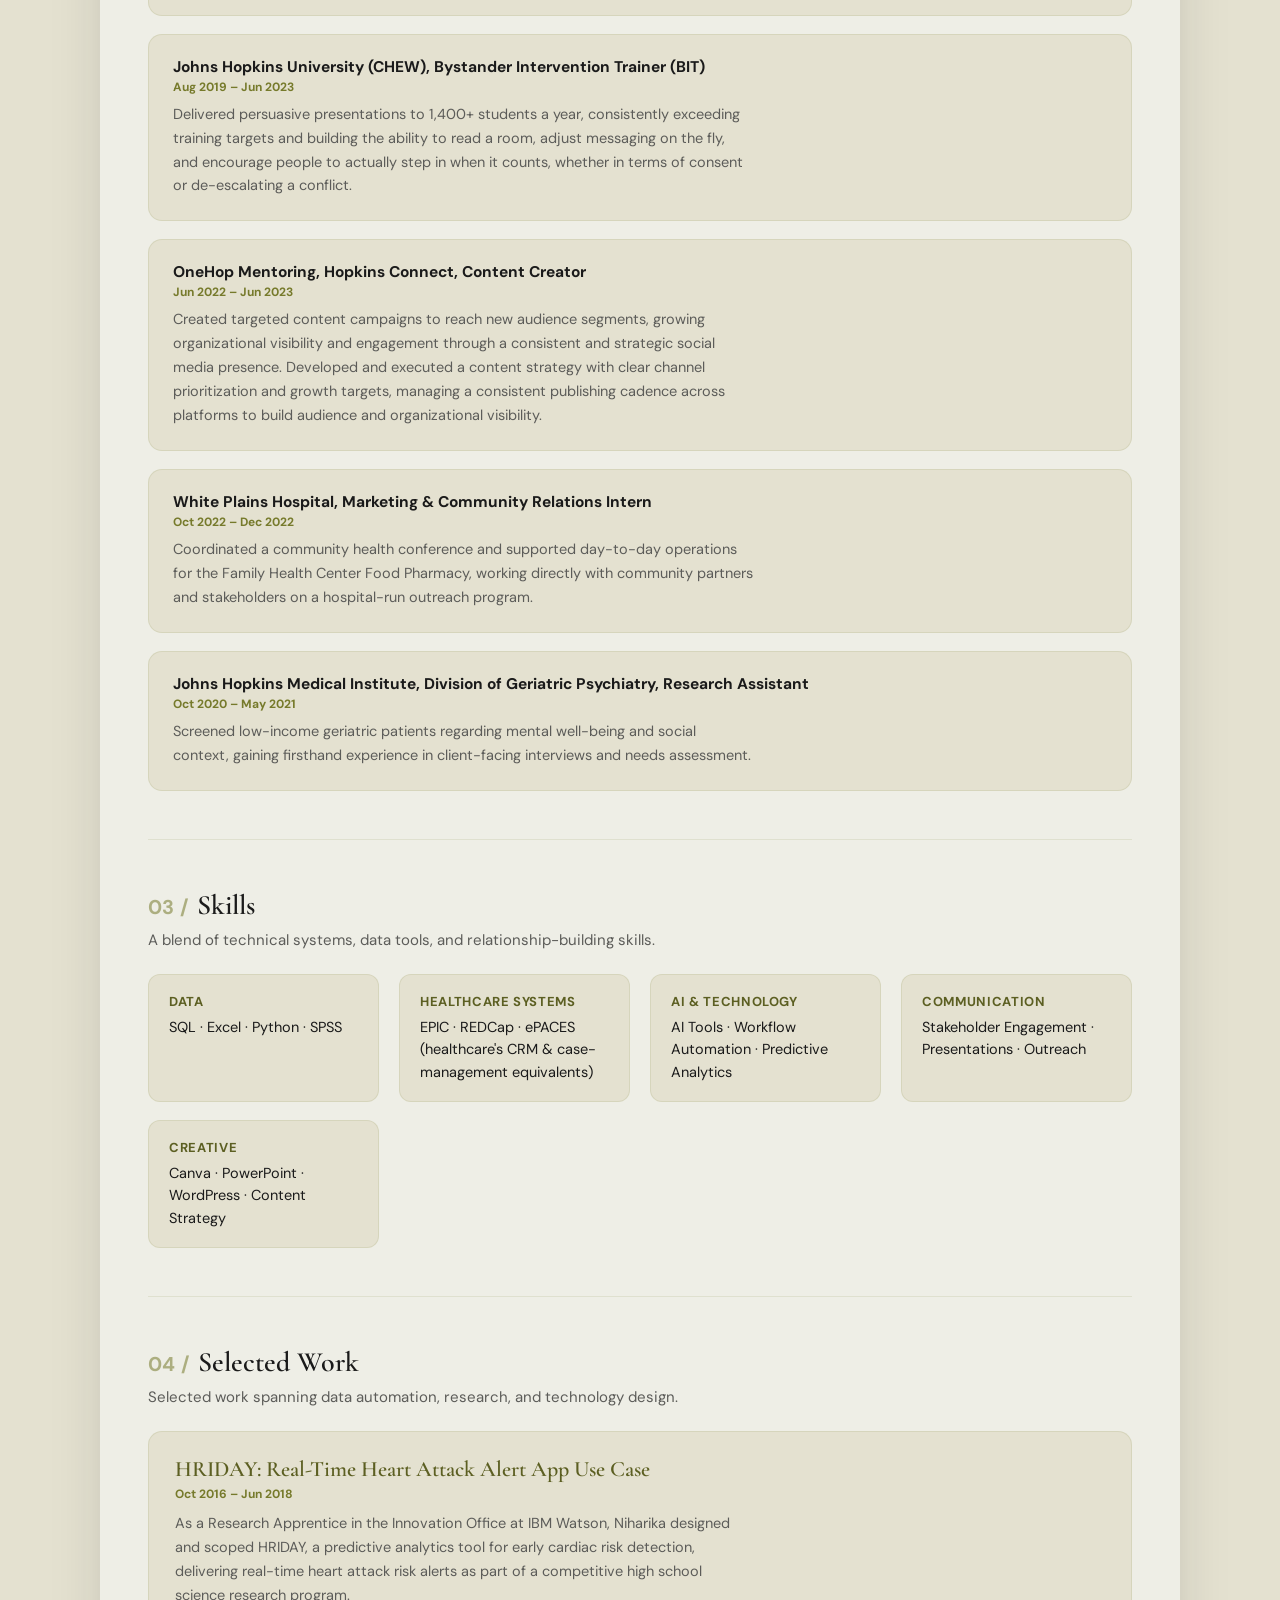
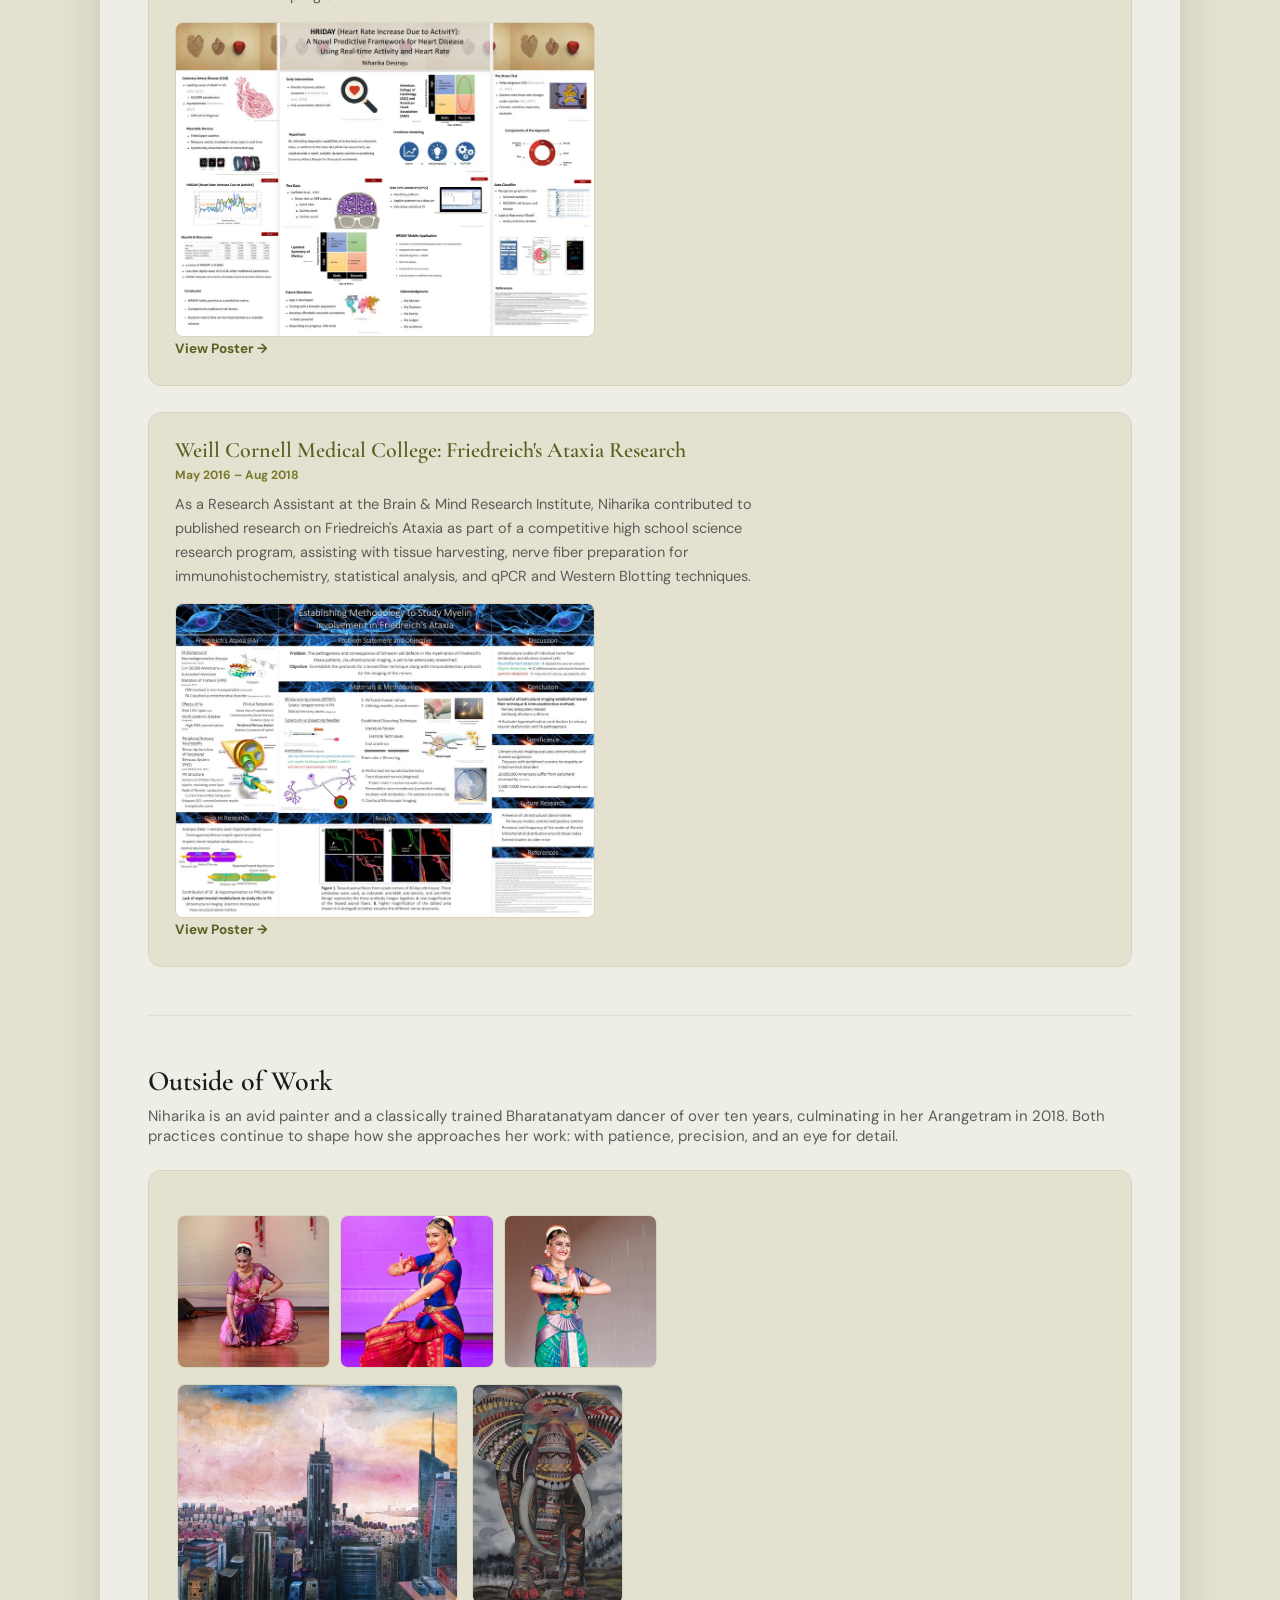
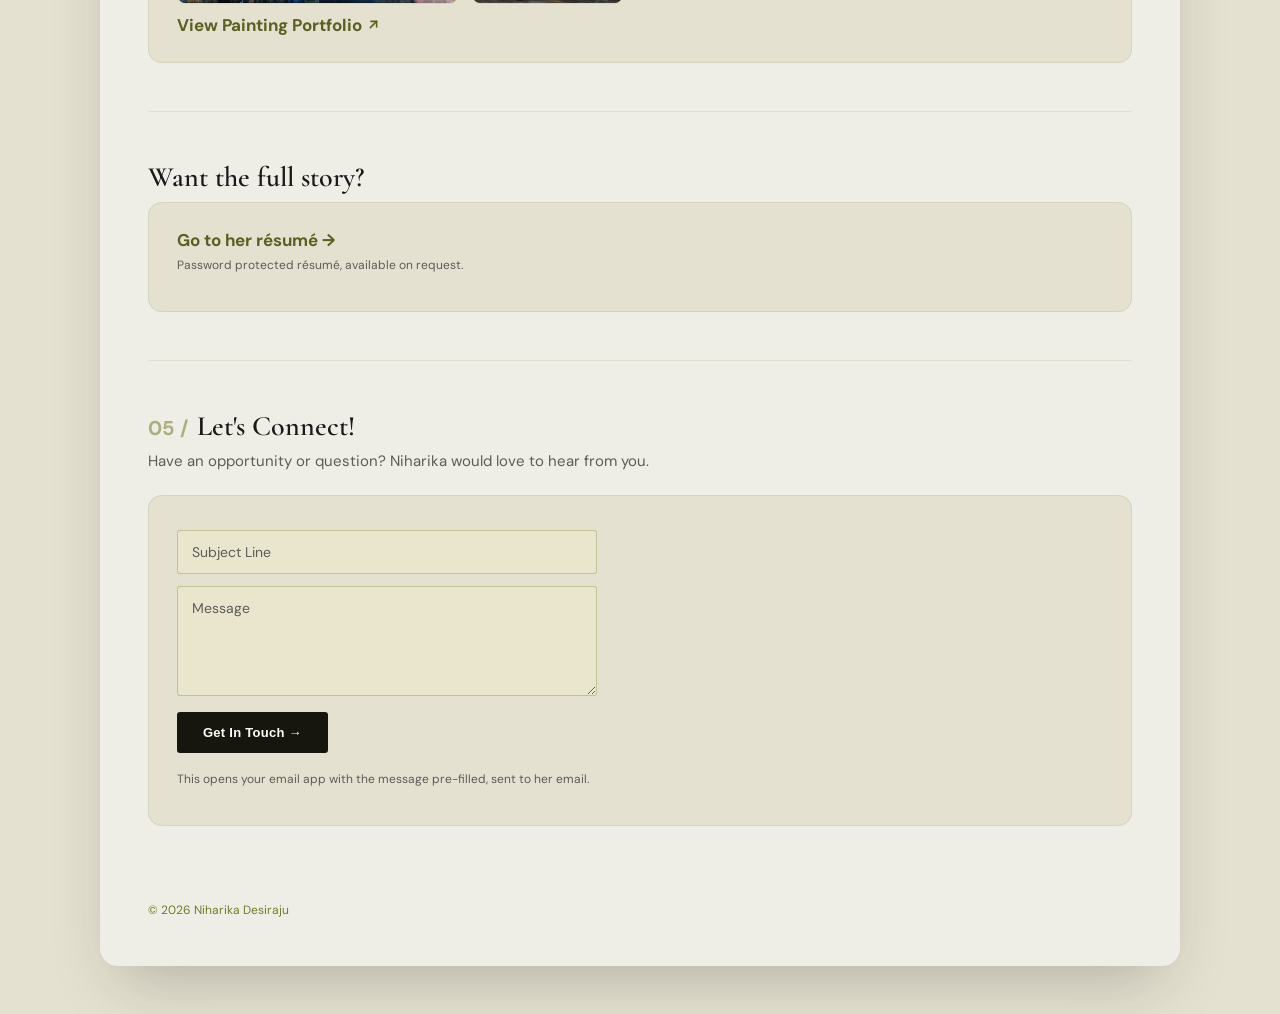
==== commit d6b3be45: "Add files via upload" ====
--- a/index.html
+++ b/index.html
@@ -240,7 +240,13 @@
     font-size: 15px;
     color: var(--ink-soft);
     margin: 0 0 24px;
-    max-width: 68ch;
+    max-width: 62ch;
+  }
+
+  @media (min-width: 700px){
+    .lede{
+      max-width: none;
+    }
   }
 
   .bio{
@@ -476,8 +482,8 @@
 
   form input,
   form textarea{
-    background: #e4e18a;
-    border: 1px solid #d1cd6f;
+    background: #eae6cd;
+    border: 1px solid rgba(118,122,43,0.35);
     border-radius: 3px;
     padding: 12px 14px;
     font-family: inherit;
@@ -486,7 +492,7 @@
   }
 
   form input::placeholder,
-  form textarea::placeholder{ color: #6b6a3f; }
+  form textarea::placeholder{ color: var(--ink-soft); }
 
   form textarea{ min-height: 110px; resize: vertical; }
 
